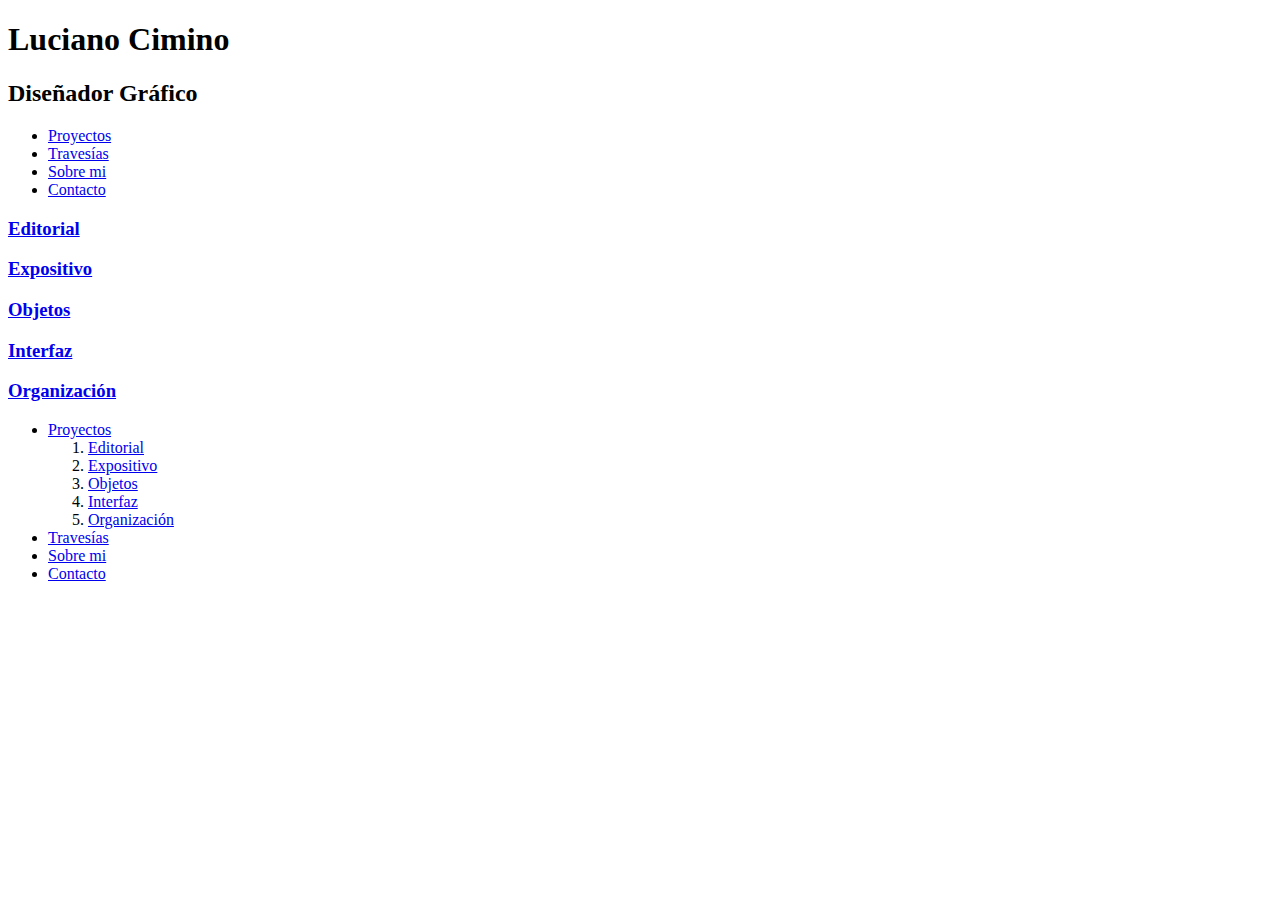
==== index.html @ a9582cff "1908" ====
<!DOCTYPE html>
<html>
	<head>
		<title>Portafolio Luciano Cimino</title>
		<link rel="stylesheet" type="text/css" href="style.css">
	</head>

	<body>
		<header>
			<div id="nombre">
				<div id="luciano-cimino">
					<h1>Luciano Cimino</h1>
				</div>
				<div id="logo"></div>
				<div id="diseñador_grafico">
					<h2>Diseñador Gráfico</h2>
				</div>
			</div>

			<div id="links">
				<ul>
					<li><a href="index.html">Proyectos</a></li>
					<li><a href="travesias">Travesías</a></li>
					<li><a href="sobre_mi">Sobre mi</a></li>
					<li><a href="contacto">Contacto</a></li>
				</ul>
			</div>

		</header>

		<div id="container">
			<a href="editorial.html">
				<div id="editorial">
					<h3>Editorial</h3>
				</div>
			</a>
			<a href="expositivo.html">
				<div id="expositivo">
					<h3>Expositivo</h3>
				</div>
			</a>
			<a href="objetos.html">
				<div id="objetos">
					<h3>Objetos</h3>
				</div>
			</a>
			<a href="interfaz.html">
				<div id="interfaz">
					<h3>Interfaz</h3>
				</div>
			</a>
			<a href="organizacion.html">
				<div id="organización">
					<h3>Organización</h3>
				</div>
			</a>
			
		</div>

		<footer>
			<ul>
				<li><a href="index.html">Proyectos</a>
					<ol>
						<li><a href="editorial.html">Editorial</a></li>
						<li><a href="expositivo.html">Expositivo</a></li>
						<li><a href="objetos.html">Objetos</a></li>
						<li><a href="interfaz.html">Interfaz</a></li>
						<li><a href="organizacion.html">Organización</a></li>
					</ol>

				</li>
				<li><a href="travesias.html">Travesías</a></li>
				<li><a href="sobre_mi.html">Sobre mi</a></li>
				<li><a href="contacto.html">Contacto</a></li>
			</ul>
			
		</footer>

	</body>

</html>
---- style.css ----
@import url('https://fonts.googleapis.com/css?family=Roboto+Slab:400,700|Roboto:400,700')

body{
	font-family: 'Roboto', sans-serif;
	font-family: 'Roboto Slab', serif;
	background-color: #F2F2F2;
}
 header .nombre{
 	font-family: Roboto Slab;
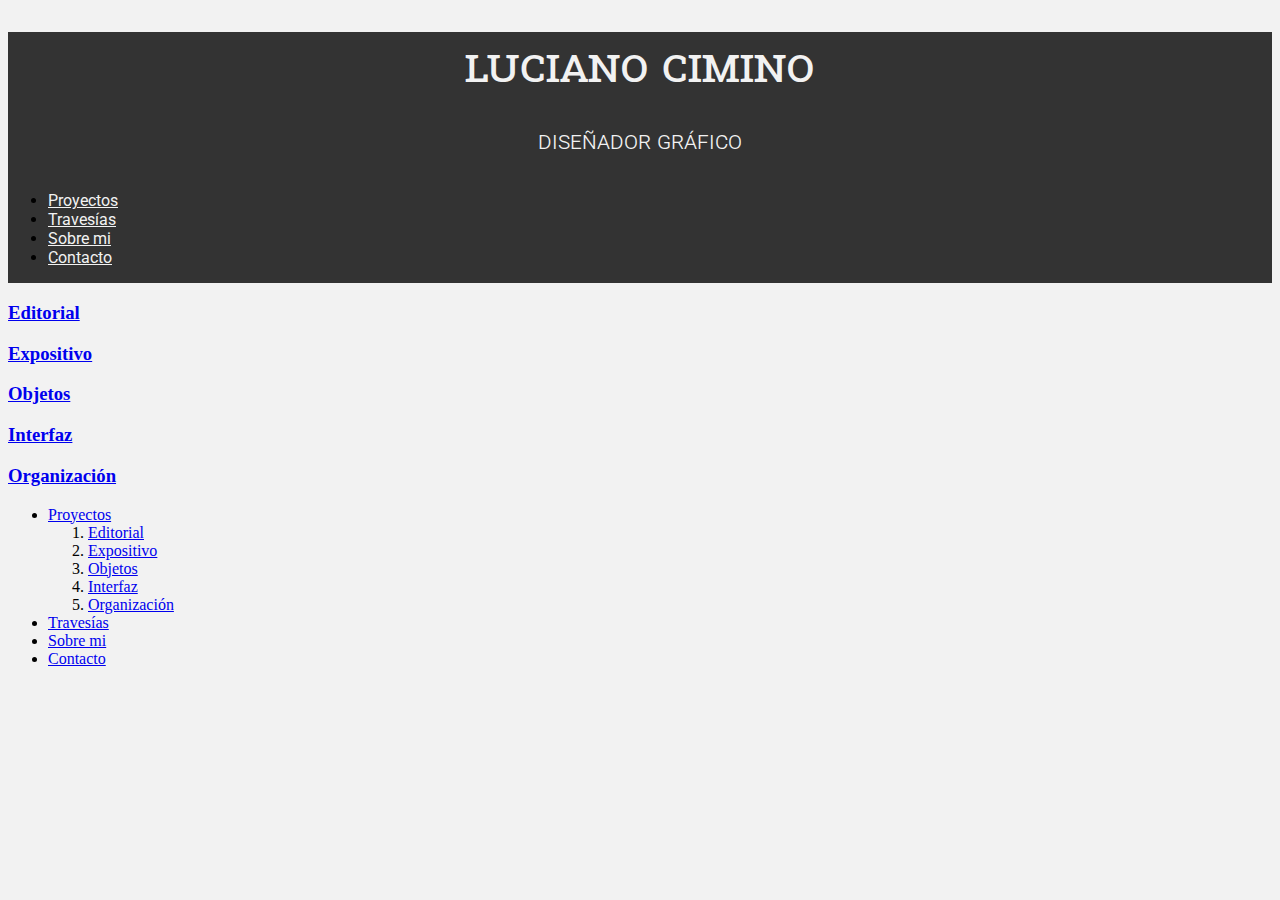
==== commit 2e608d64: "2008" ====
--- a/index.html
+++ b/index.html
@@ -7,24 +7,24 @@
 
 	<body>
 		<header>
-			<div id="nombre">
-				<div id="luciano-cimino">
-					<h1>Luciano Cimino</h1>
+			<div class="nombre">
+				<div class="luciano-cimino">
+					<h1>luciano cimino</h1>
 				</div>
-				<div id="logo"></div>
-				<div id="diseñador_grafico">
-					<h2>Diseñador Gráfico</h2>
+				<div class="logo"></div>
+				<div class="diseñador_grafico">
+					<h2>diseñador gráfico</h2>
 				</div>
 			</div>
 
-			<div id="links">
+			<nav class="links_menu">
 				<ul>
 					<li><a href="index.html">Proyectos</a></li>
 					<li><a href="travesias">Travesías</a></li>
 					<li><a href="sobre_mi">Sobre mi</a></li>
 					<li><a href="contacto">Contacto</a></li>
 				</ul>
-			</div>
+			</nav>
 
 		</header>
 
--- a/style.css
+++ b/style.css
@@ -1,10 +1,90 @@
+@import url('https://fonts.googleapis.com/css?family=Roboto+Slab:400,700|Roboto:400,700');
 
-@import url('https://fonts.googleapis.com/css?family=Roboto+Slab:400,700|Roboto:400,700')
+/*media query celular*/
+@media only screen and (max-device-width: 6400px){
 
-body{
-	font-family: 'Roboto', sans-serif;
-	font-family: 'Roboto Slab', serif;
-	background-color: #F2F2F2;
+	body{
+		background-color: #F2F2F2;
+	}
+
+
+	header{
+		background-color: #333333;
+
+	}
+
+	h1{
+		font-family: Roboto Slab;
+		font-weight: 700;
+		color: #F2F2F2;
+		text-align: center;
+		font-size: 36pt;
+		font-variant-caps: small-caps;
+	}
+
+	h2{
+		font-family: Roboto;
+		font-weight: 400;
+		font-variant-caps: small-caps;
+		color: #F2F2F2;
+		text-align: center;
+	}
+
+	nav{
+		display: inline-block;
+		font-family: Roboto;
+		font-weight: 400;
+	}
+
+	nav a {
+		text-decoration-style: none;
+		color: #F2F2F2;
+	}
+
+	body div #container{
+		display: inline-block;
+	}
+
 }
- header .nombre{
- 	font-family: Roboto Slab;+/*media query iPad*/
+@media only screen and (min-device-width : 768px){
+
+}
+
+
+/*media query escritorio*/
+@media only screen  and (min-width : 1224px){
+	/*estilos del header*/
+	header{
+		background-color: #333333;
+
+	}
+
+	h1{
+		font-family: Roboto Slab;
+		font-weight: 400;
+		color: #F2F2F2;
+	}
+
+	h2{
+		font-family: Roboto;
+		font-weight: 300;
+		font-variant-caps: small-caps;
+		color: #F2F2F2;
+	}
+
+	nav{
+		display: inline-block;
+		font-family: Roboto;
+		font-weight: 400;
+	}
+
+	nav a {
+		text-decoration-style: none;
+		color: #F2F2F2;
+	}
+
+
+
+}
+
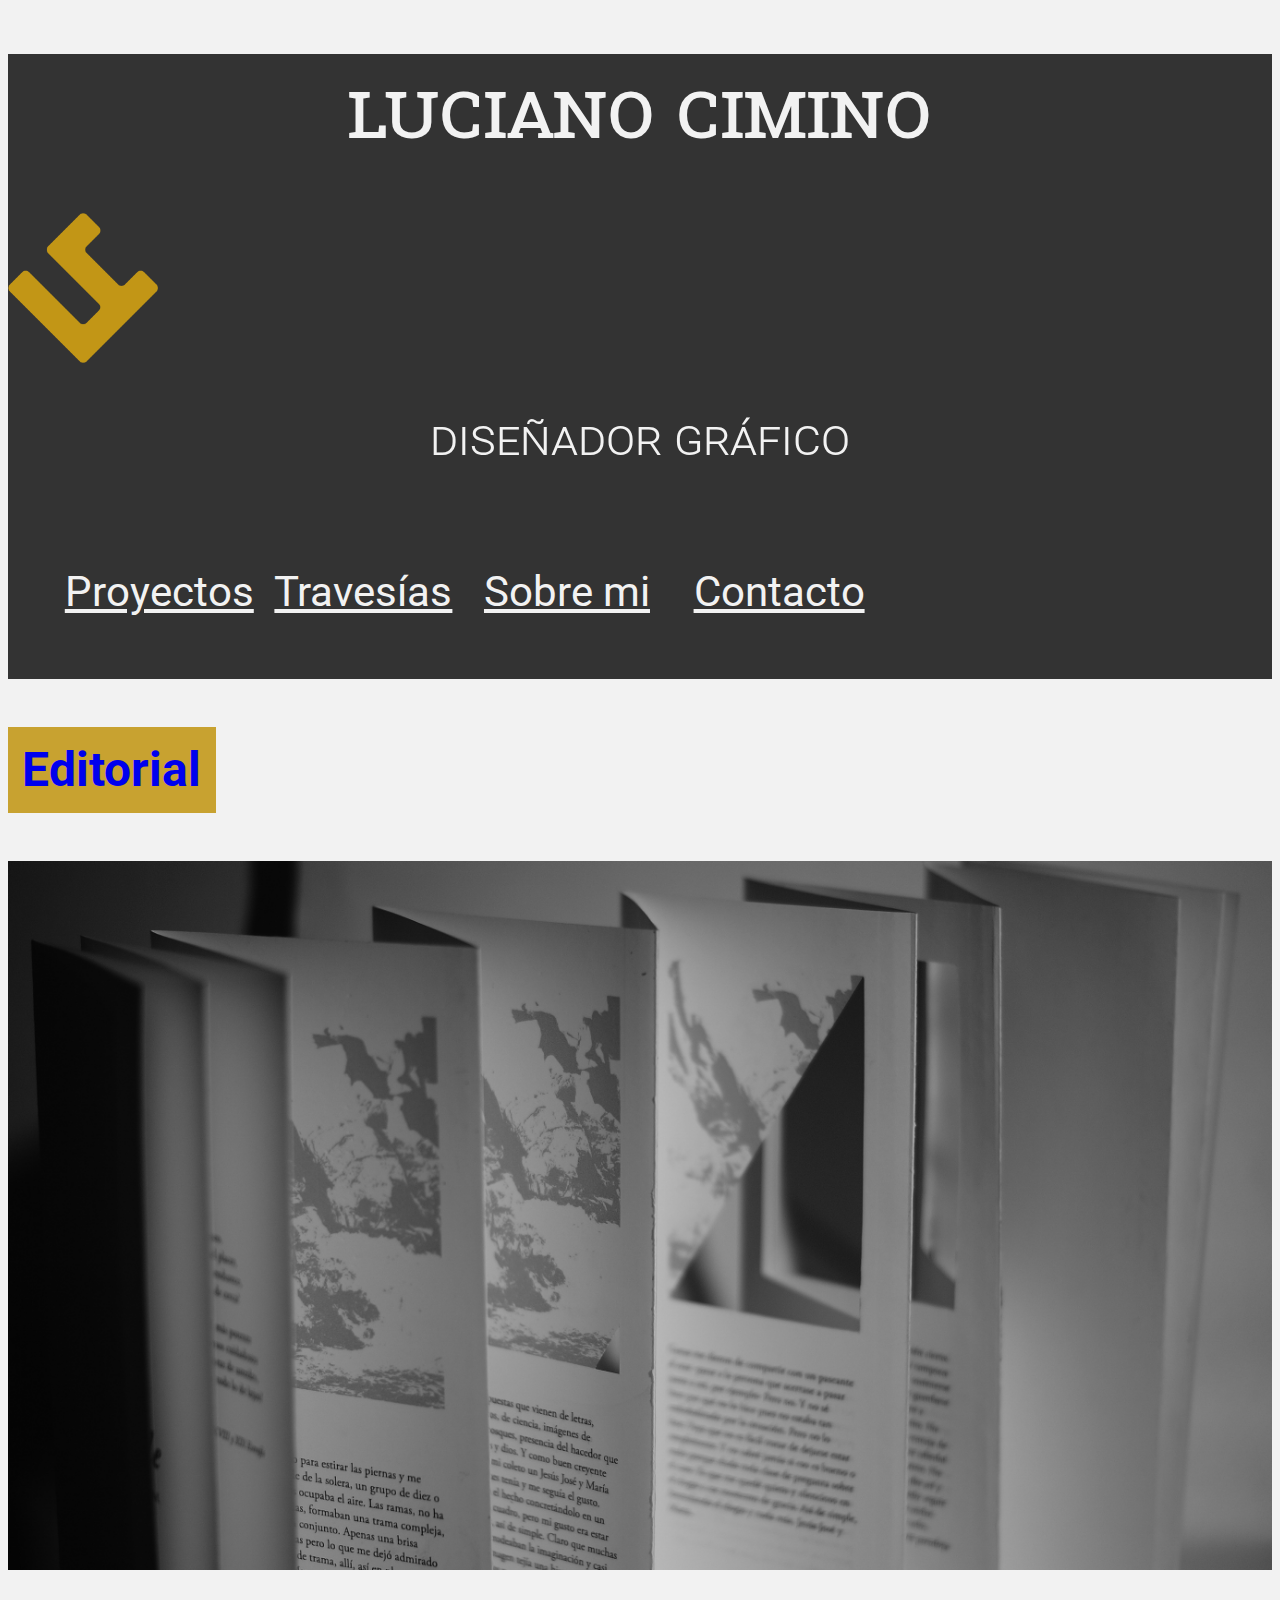
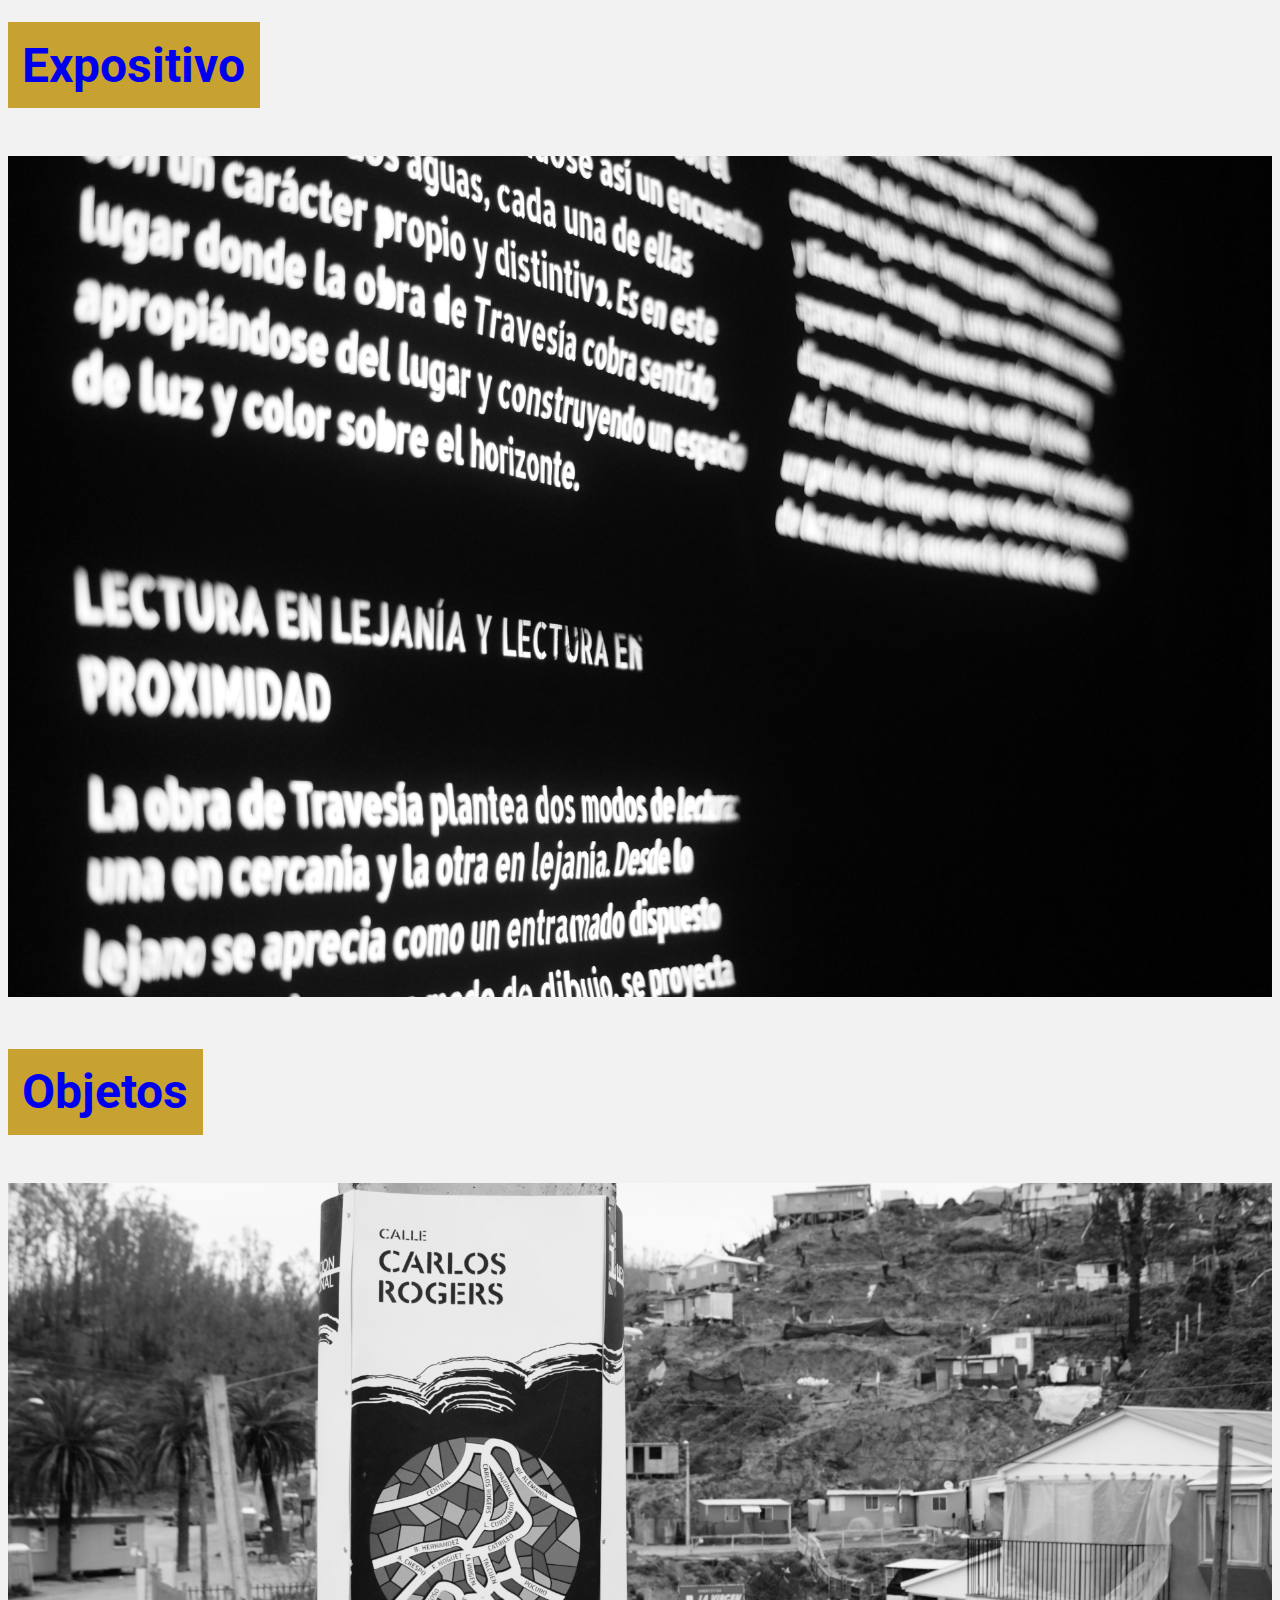
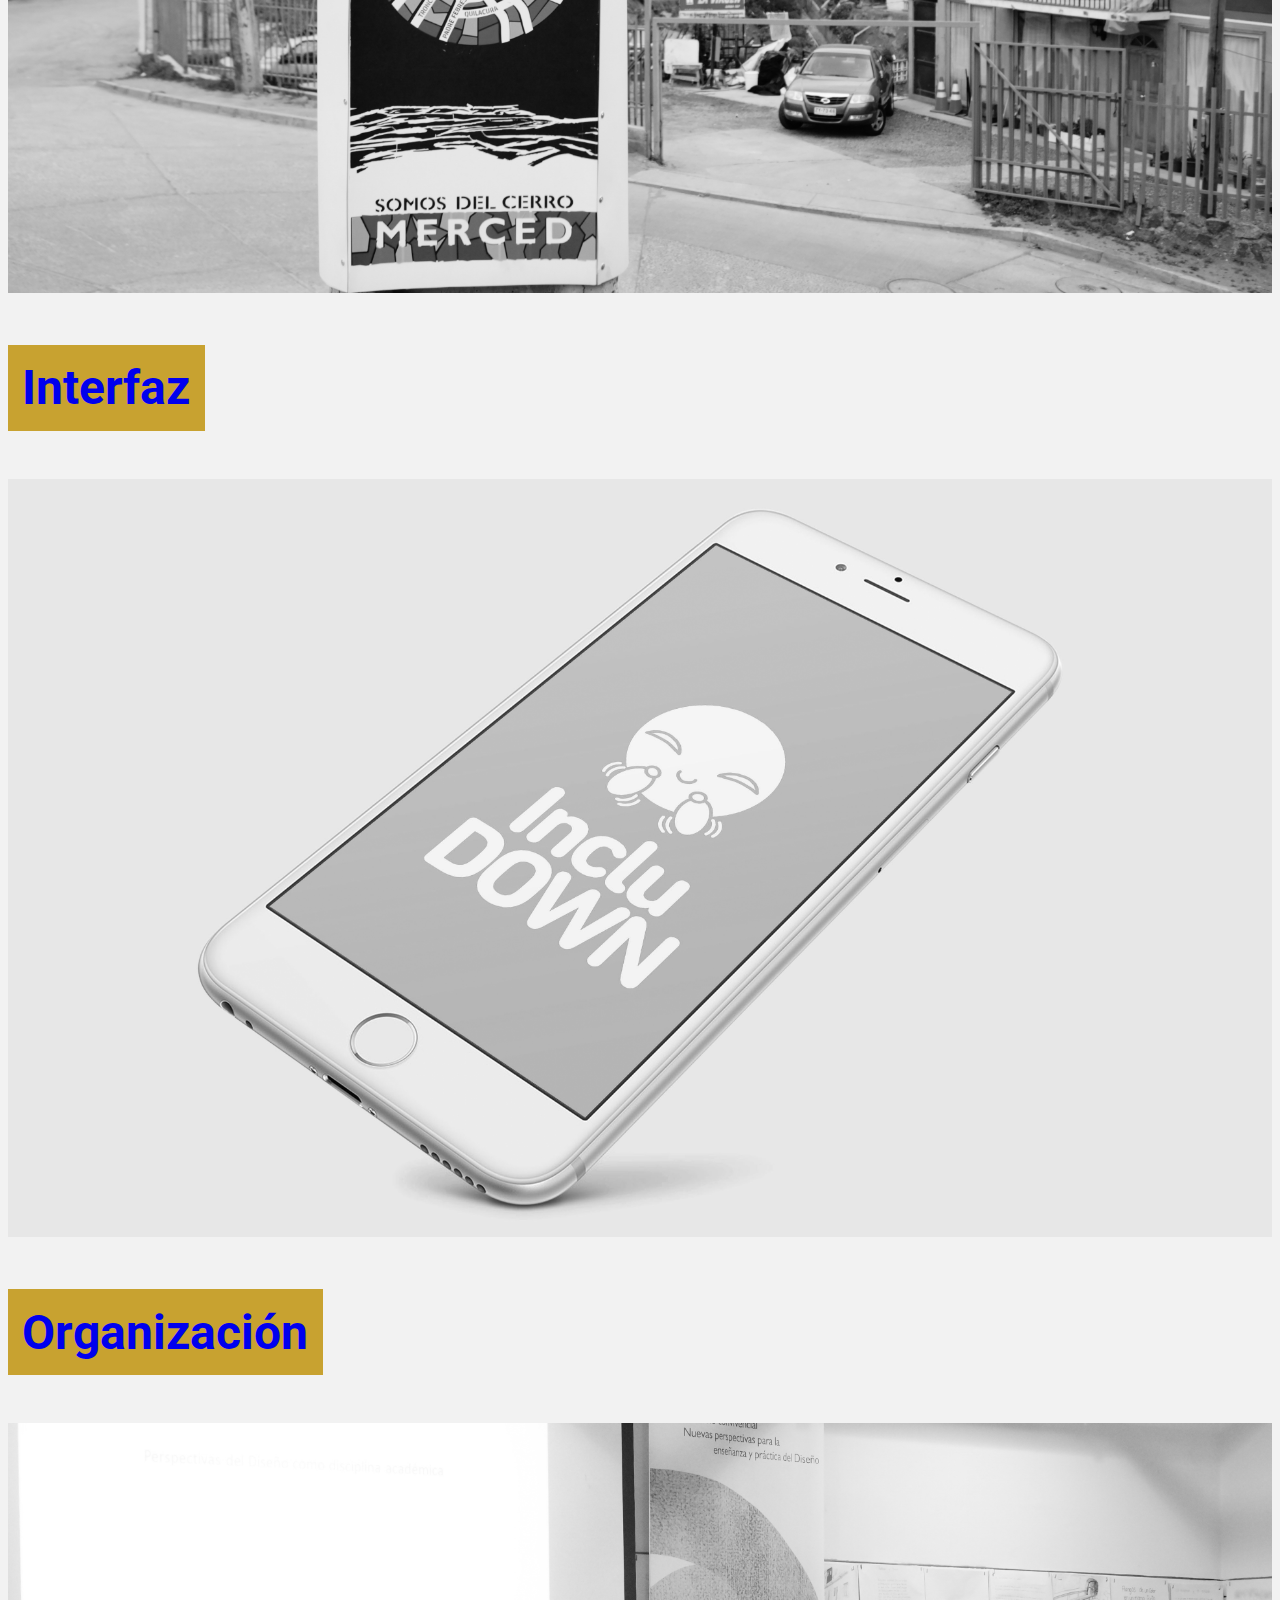
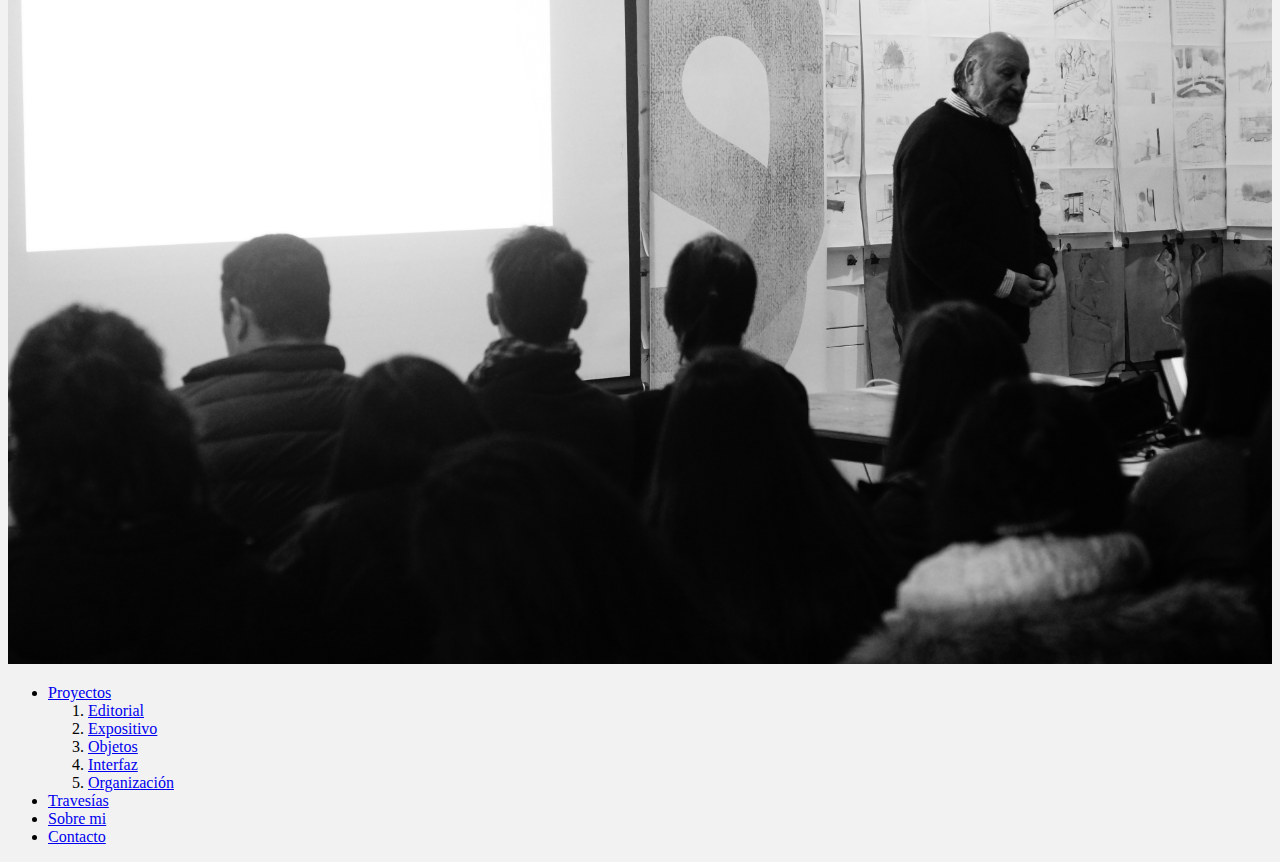
==== commit 7619d591: "2008" ====
--- a/index.html
+++ b/index.html
@@ -11,7 +11,9 @@
 				<div class="luciano-cimino">
 					<h1>luciano cimino</h1>
 				</div>
-				<div class="logo"></div>
+				<div class="logo">
+					<img src="img/header/logo-LC-2.png">
+				</div>
 				<div class="diseñador_grafico">
 					<h2>diseñador gráfico</h2>
 				</div>
@@ -32,26 +34,31 @@
 			<a href="editorial.html">
 				<div id="editorial">
 					<h3>Editorial</h3>
+					<img src="img/proyectos/editorial.jpg">
 				</div>
 			</a>
 			<a href="expositivo.html">
 				<div id="expositivo">
 					<h3>Expositivo</h3>
+					<img src="img/proyectos/expositivo.jpg">
 				</div>
 			</a>
 			<a href="objetos.html">
 				<div id="objetos">
 					<h3>Objetos</h3>
+					<img src="img/proyectos/objeto.jpg">
 				</div>
 			</a>
 			<a href="interfaz.html">
 				<div id="interfaz">
 					<h3>Interfaz</h3>
+					<img src="img/proyectos/interfaz.jpg">
 				</div>
 			</a>
 			<a href="organizacion.html">
 				<div id="organización">
 					<h3>Organización</h3>
+					<img src="img/proyectos/organizacion.jpg">
 				</div>
 			</a>
 			
--- a/style.css
+++ b/style.css
@@ -10,6 +10,7 @@
 
 	header{
 		background-color: #333333;
+		width: 100%;
 
 	}
 
@@ -18,31 +19,73 @@
 		font-weight: 700;
 		color: #F2F2F2;
 		text-align: center;
-		font-size: 36pt;
+		font-size: 80px;
 		font-variant-caps: small-caps;
+	}
+
+
+	}
+	header div.nombre div.logo img{
+		width: 150px;
+
+
+
 	}
 
 	h2{
 		font-family: Roboto;
 		font-weight: 400;
+		font-size: 50px;
 		font-variant-caps: small-caps;
 		color: #F2F2F2;
 		text-align: center;
 	}
 
-	nav{
-		display: inline-block;
+	nav ul{
 		font-family: Roboto;
 		font-weight: 400;
+		font-size: 42px;
+		list-style: none;
+		background-color: #333333;
+		overflow: hidden;
 	}
 
-	nav a {
-		text-decoration-style: none;
-		color: #F2F2F2;
+	nav ul li{
+		float: left;
+		width: 25%;
+
 	}
 
-	body div #container{
+	nav ul li a {
+		color: #F2F2F2;
+		display: block;
+		padding: .4em;
+	}
+
+	div#container a{
+		text-decoration:none;
+
+	}
+
+	div#container a:visited{
+		color: #f2f2f2;
+	}
+	div#container a h3{
+		font-family: Roboto;
+		font-weight: 700;
+		font-size: 48px;
+		background-color: rgba(195, 153, 27, 0.9);
 		display: inline-block;
+		padding: .3em;
+
+	}
+
+	div#container img{
+		width: 100%;
+	}
+
+
+
 	}
 
 }
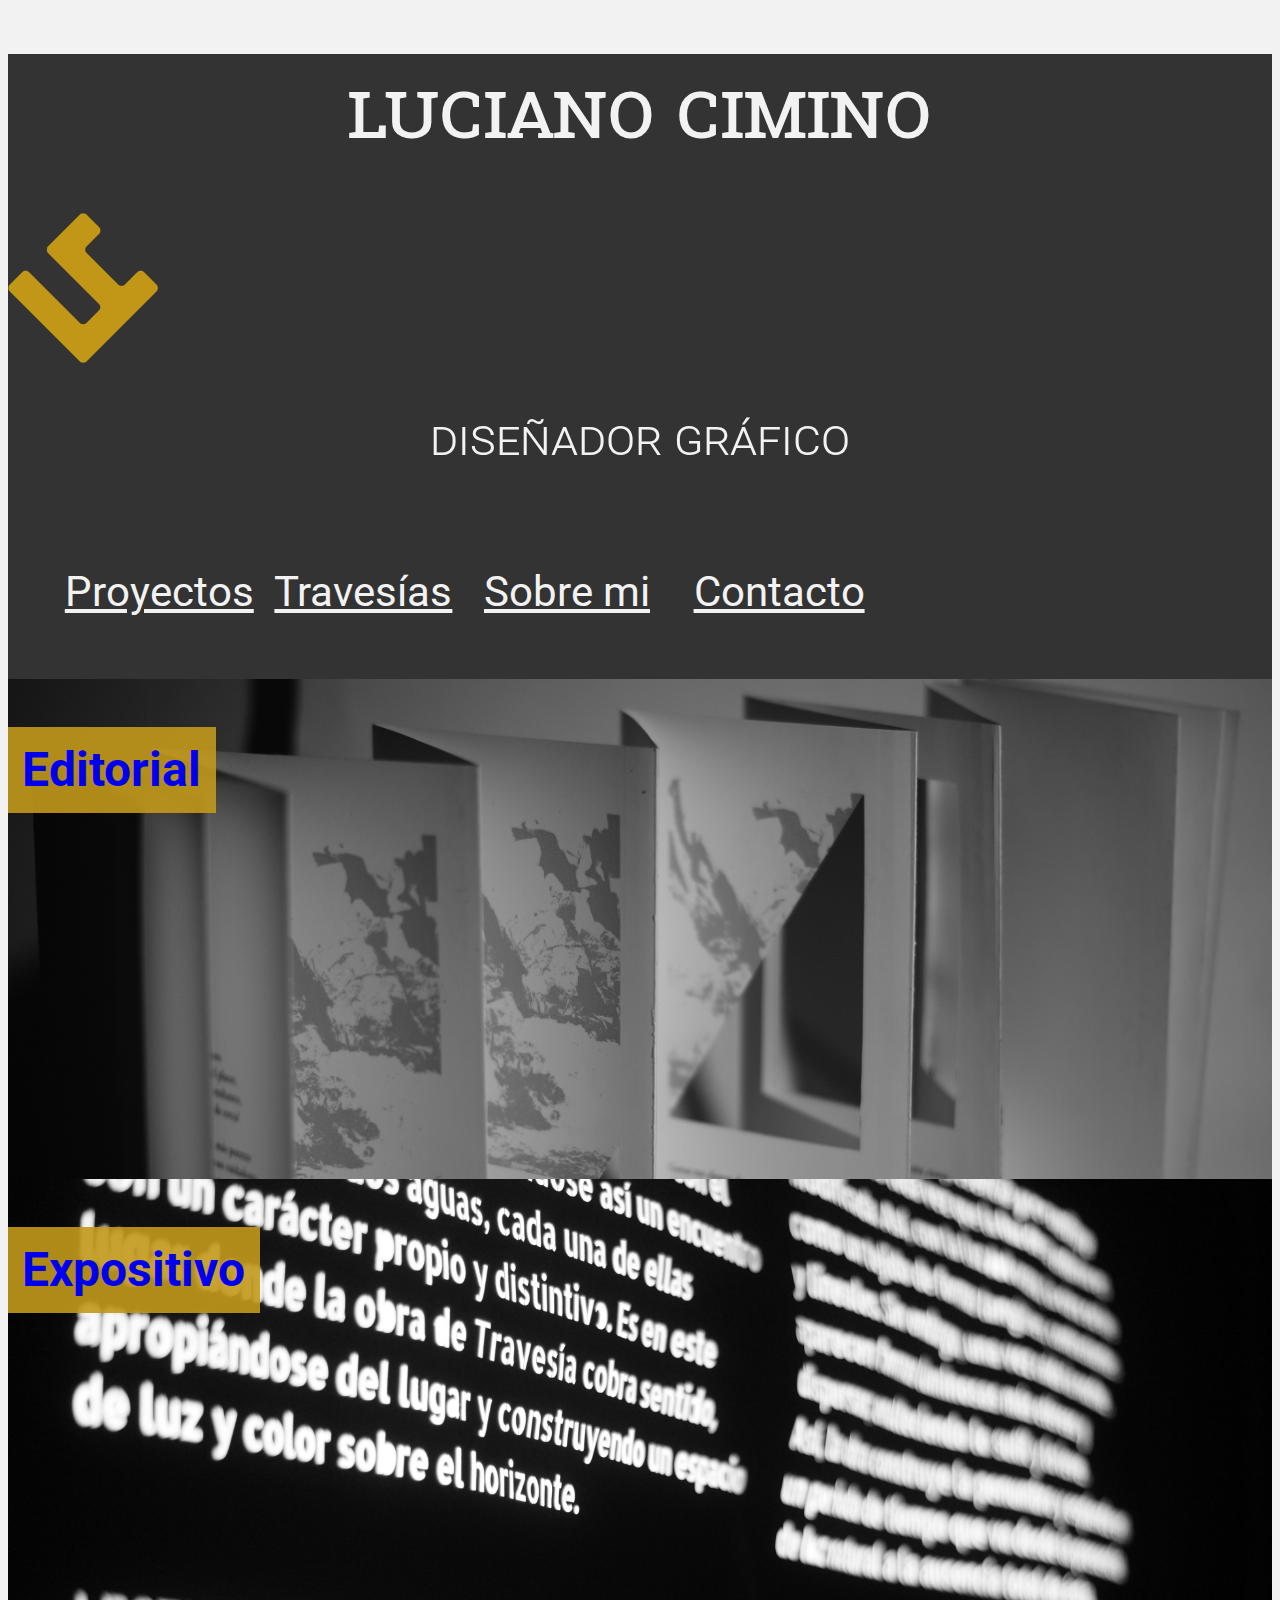
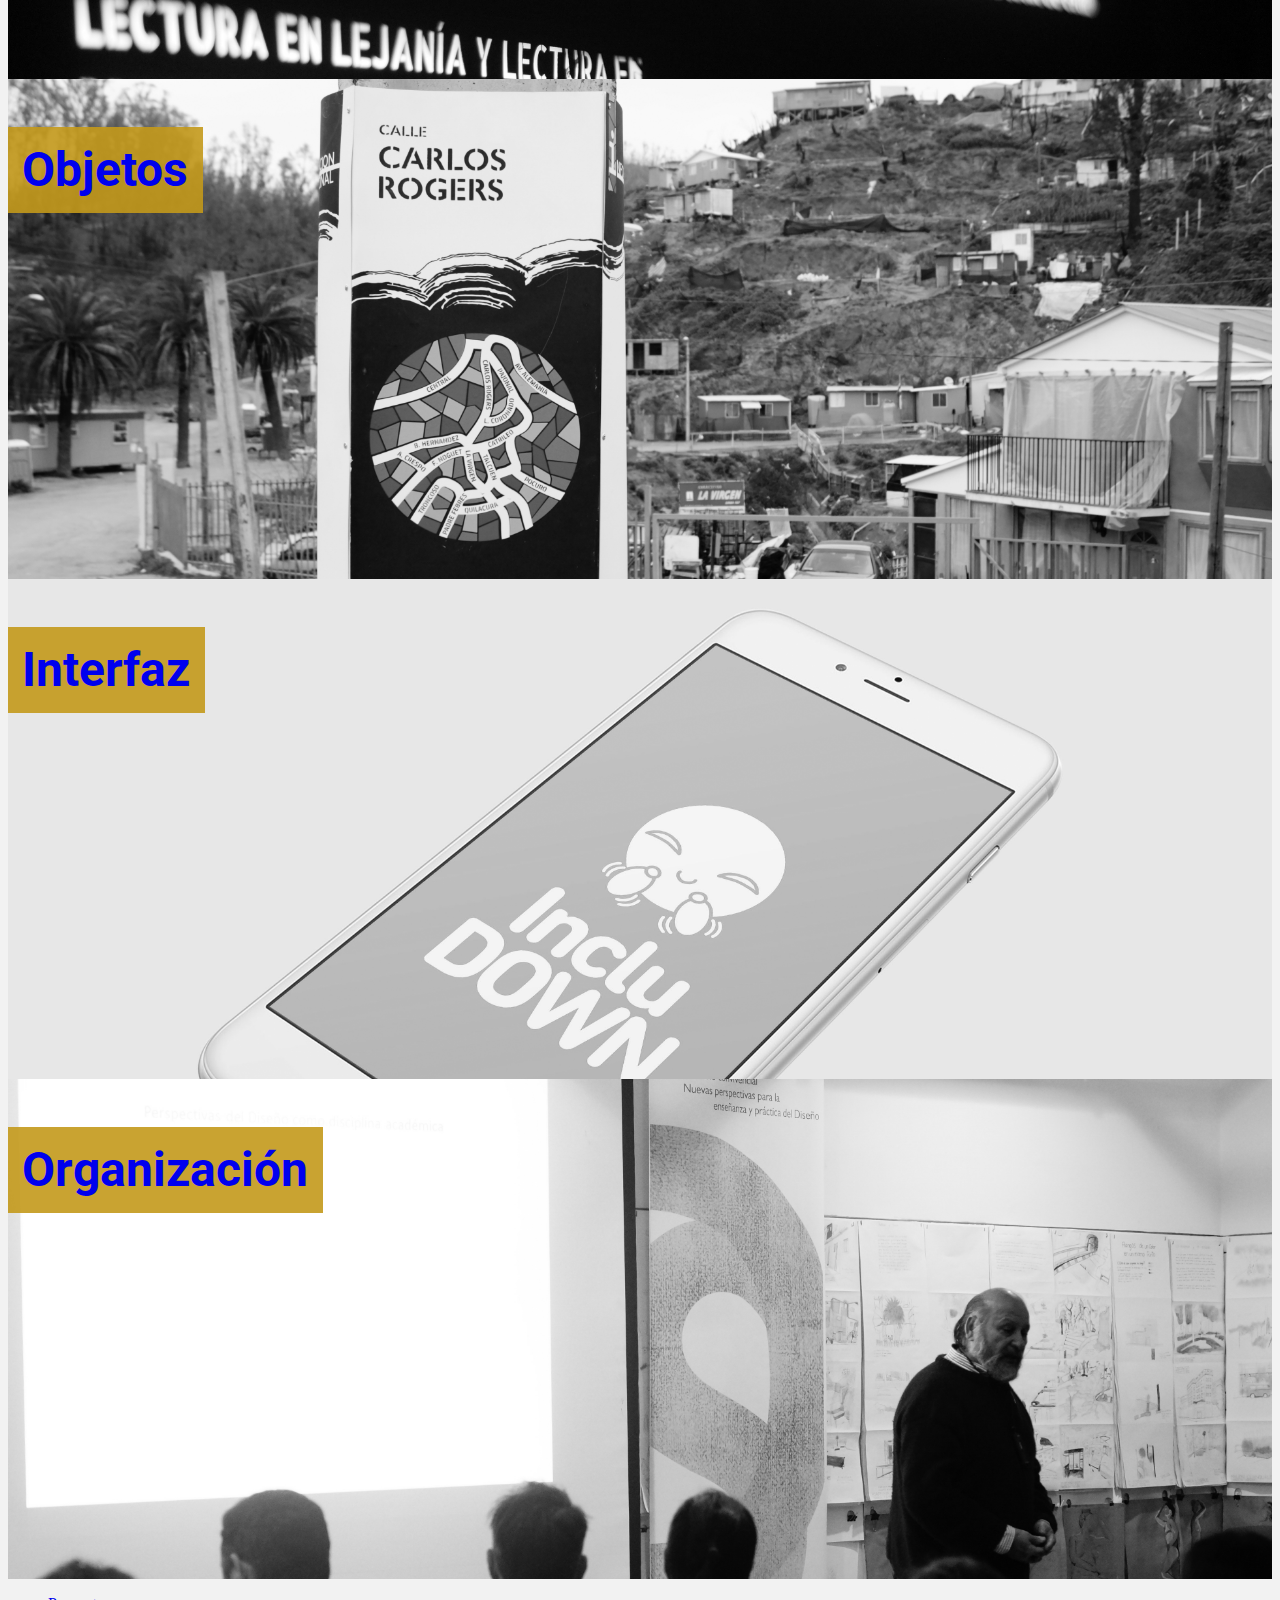
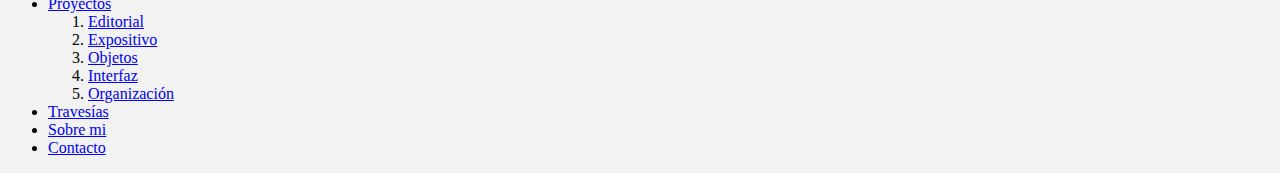
==== commit fe18bd82: "2008" ====
--- a/index.html
+++ b/index.html
@@ -34,31 +34,26 @@
 			<a href="editorial.html">
 				<div id="editorial">
 					<h3>Editorial</h3>
-					<img src="img/proyectos/editorial.jpg">
 				</div>
 			</a>
 			<a href="expositivo.html">
 				<div id="expositivo">
 					<h3>Expositivo</h3>
-					<img src="img/proyectos/expositivo.jpg">
 				</div>
 			</a>
 			<a href="objetos.html">
 				<div id="objetos">
 					<h3>Objetos</h3>
-					<img src="img/proyectos/objeto.jpg">
 				</div>
 			</a>
 			<a href="interfaz.html">
 				<div id="interfaz">
 					<h3>Interfaz</h3>
-					<img src="img/proyectos/interfaz.jpg">
 				</div>
 			</a>
 			<a href="organizacion.html">
 				<div id="organización">
 					<h3>Organización</h3>
-					<img src="img/proyectos/organizacion.jpg">
 				</div>
 			</a>
 			
--- a/style.css
+++ b/style.css
@@ -62,6 +62,7 @@
 		padding: .4em;
 	}
 
+	
 	div#container a{
 		text-decoration:none;
 
@@ -77,12 +78,38 @@
 		background-color: rgba(195, 153, 27, 0.9);
 		display: inline-block;
 		padding: .3em;
+		position: relative;
+		
+			
 
 	}
+	div#container div#editorial{
+		background: url(img/proyectos/editorial.jpg);
+		background-size: 100%;
+		height: 500px;
+	}
+	div#container div#expositivo{
+		background: url(img/proyectos/expositivo.jpg);
+		background-size: 100%;
+		height: 500px;
+	}
+	div#container div#objetos{
+		background: url(img/proyectos/objeto.jpg);
+		background-size: 100%;
+		height: 500px;
+	}
+	div#container div#interfaz{
+		background: url(img/proyectos/interfaz.jpg);
+		background-size: 100%;
+		height: 500px;
+	}
+	div#container div#organización{
+		background: url(img/proyectos/organizacion.jpg);
+		background-size: 100%;
+		height: 500px;
+	}
 
-	div#container img{
-		width: 100%;
-	}
+	
 
 
 
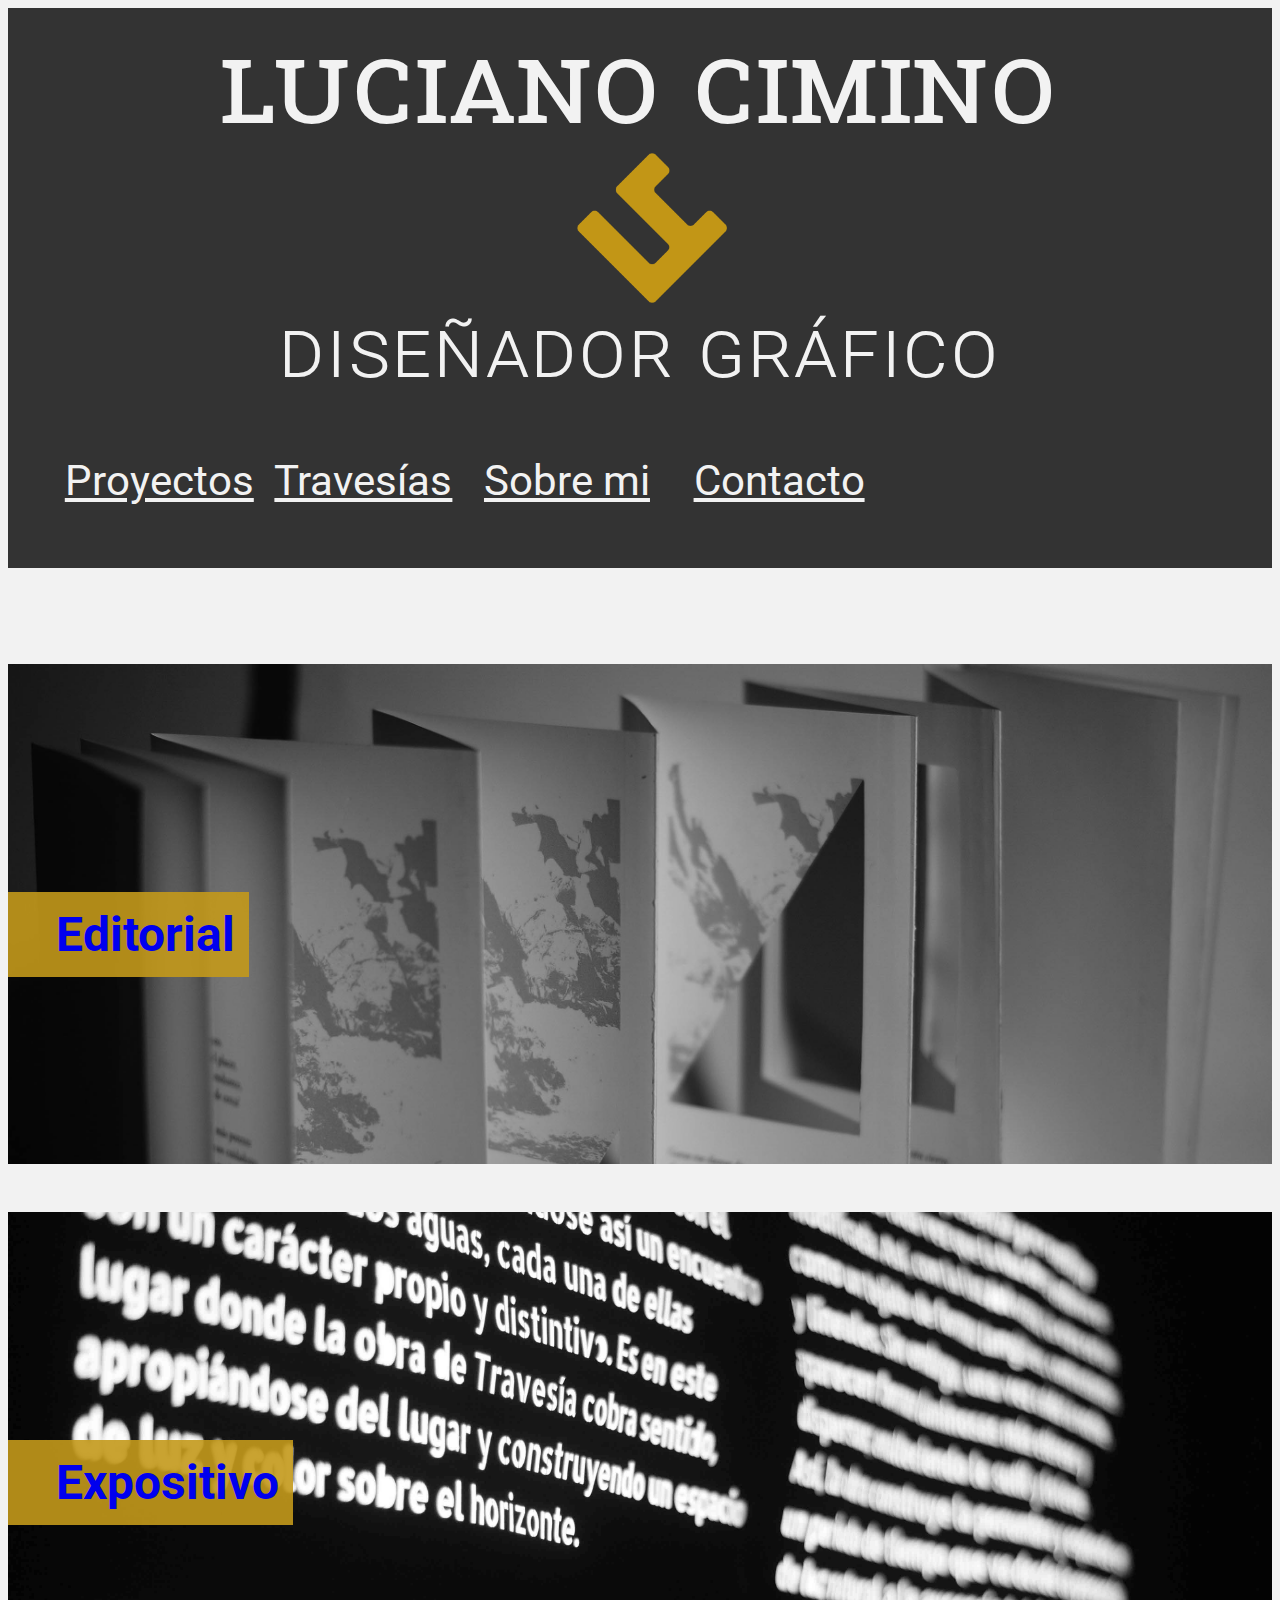
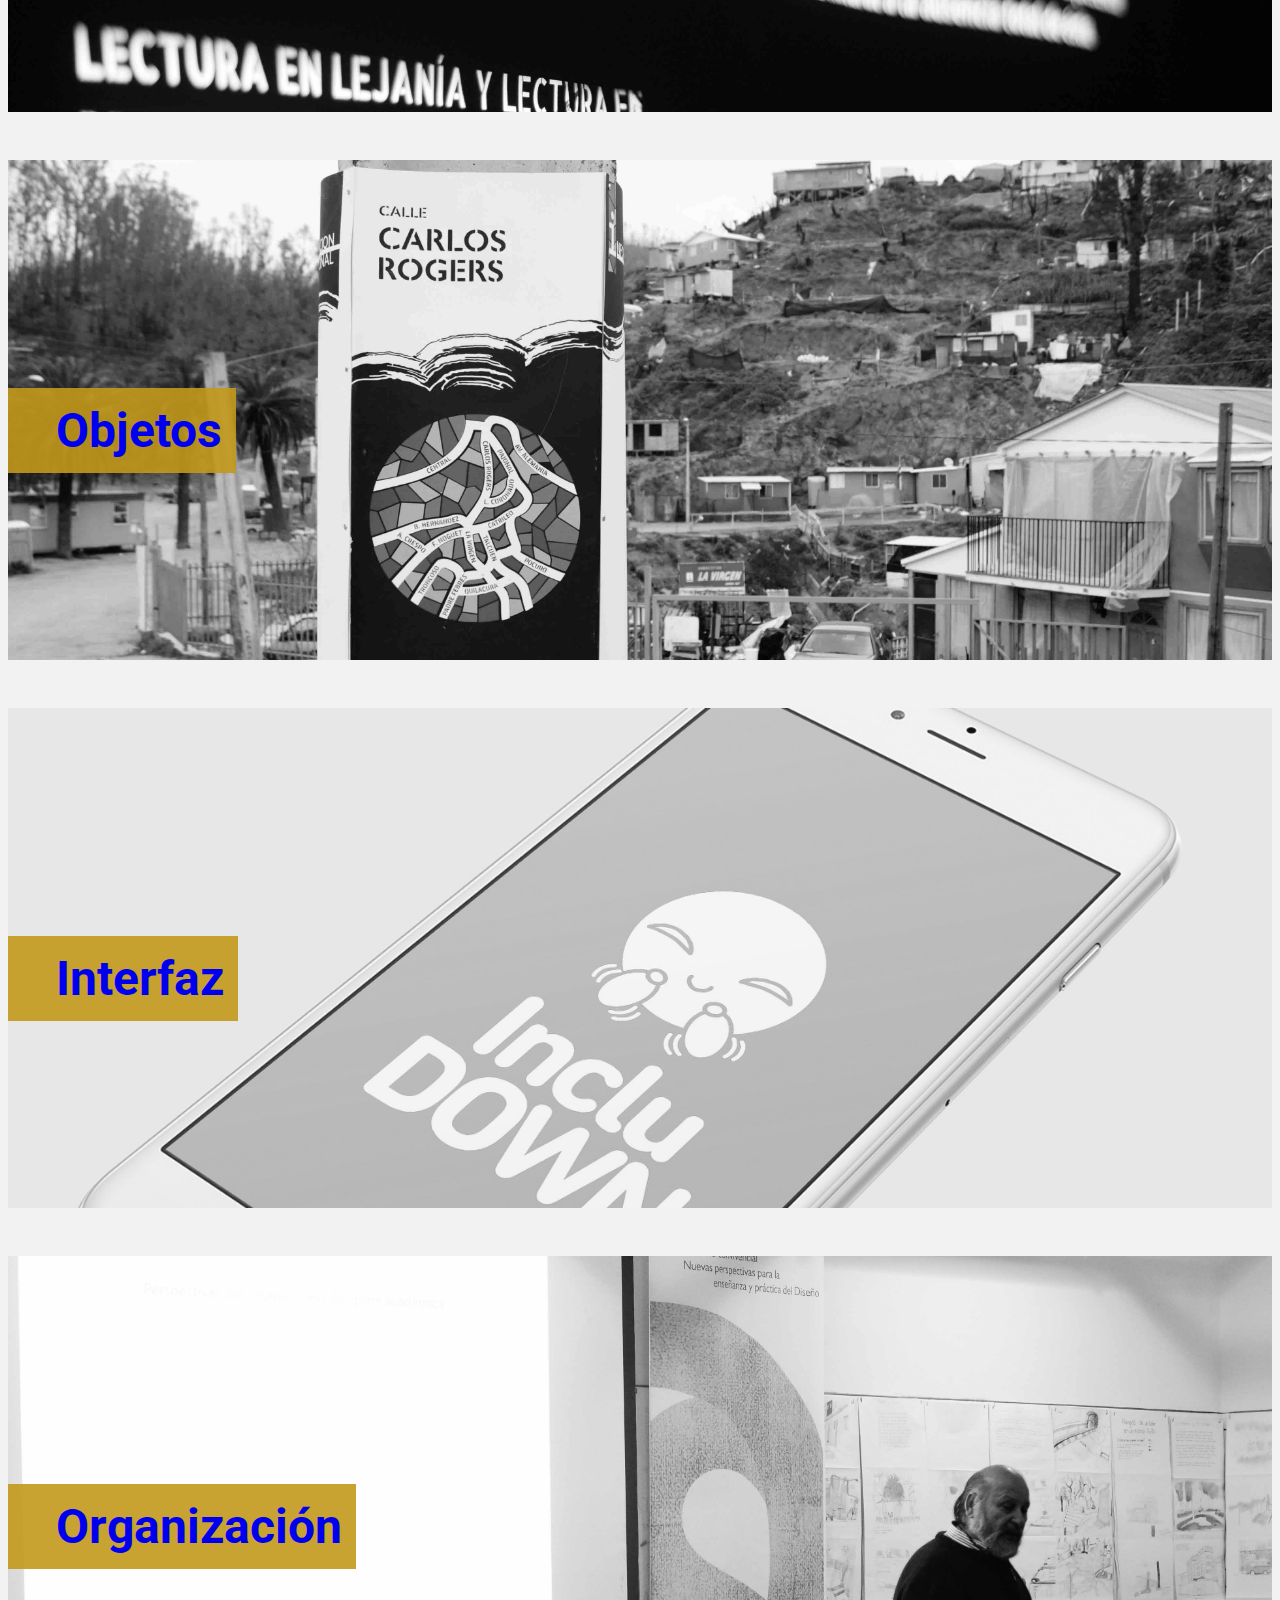
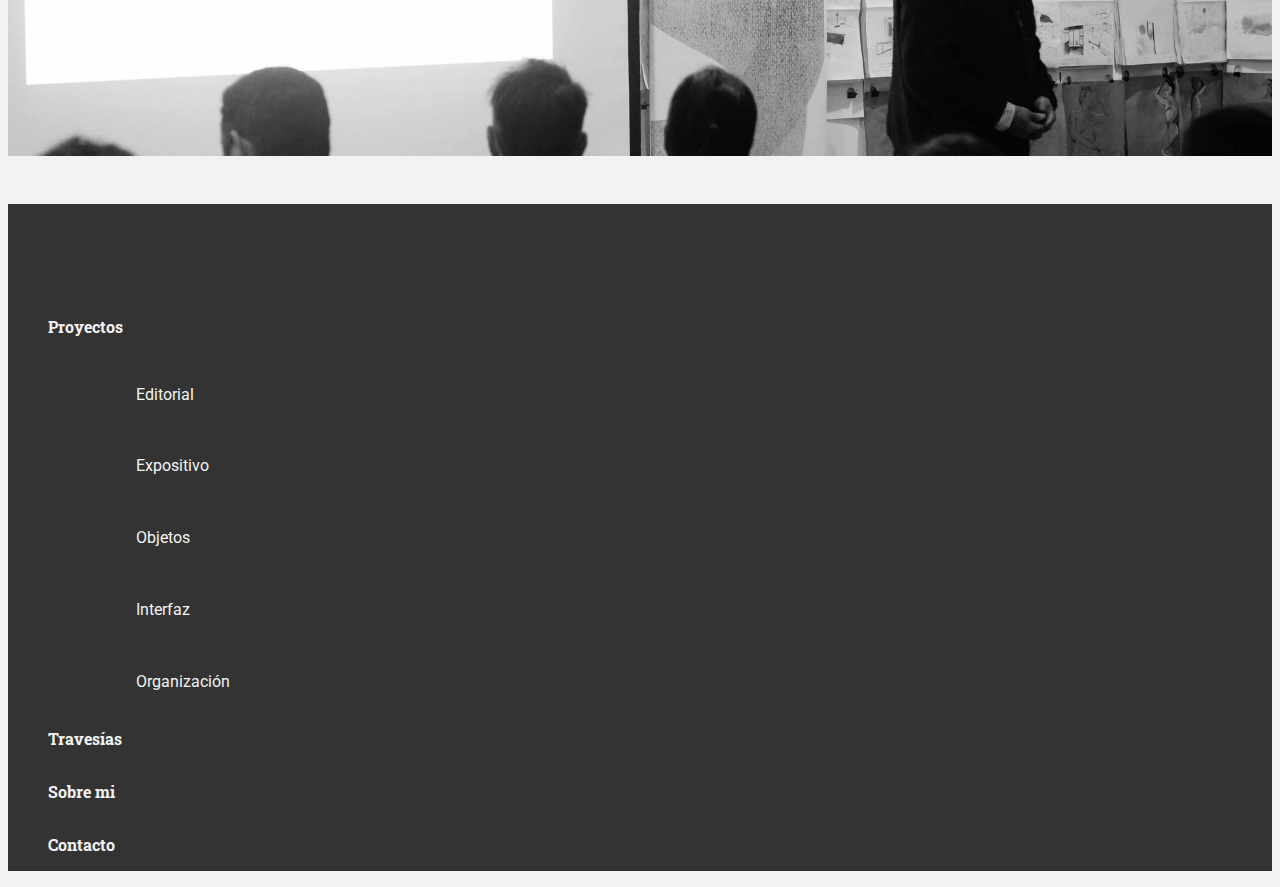
==== commit 21dcc4c9: "home mobil" ====
--- a/index.html
+++ b/index.html
@@ -12,7 +12,7 @@
 					<h1>luciano cimino</h1>
 				</div>
 				<div class="logo">
-					<img src="img/header/logo-LC-2.png">
+					
 				</div>
 				<div class="diseñador_grafico">
 					<h2>diseñador gráfico</h2>
--- a/style.css
+++ b/style.css
@@ -10,7 +10,8 @@
 
 	header{
 		background-color: #333333;
-		width: 100%;
+		
+
 
 	}
 
@@ -19,26 +20,34 @@
 		font-weight: 700;
 		color: #F2F2F2;
 		text-align: center;
+		font-size: 110px;
+		font-variant-caps: small-caps;
+		letter-spacing: 2pt;
+		margin: 0;
+	}
+
+
+	}
+	header div.nombre div.logo{
+		background:url(img/header/logo-LC-2.png);
+		height: 150px;
+		width: 150px;
+		background-size: 100%;
+		margin: 0 45%;
+	
+	}
+
+	h2{
+		font-family: Roboto;
+		font-weight: 400;
 		font-size: 80px;
 		font-variant-caps: small-caps;
-	}
-
-
-	}
-	header div.nombre div.logo img{
-		width: 150px;
-
-
-
-	}
-
-	h2{
-		font-family: Roboto;
-		font-weight: 400;
-		font-size: 50px;
-		font-variant-caps: small-caps;
 		color: #F2F2F2;
 		text-align: center;
+		letter-spacing: 2pt;
+		margin: 0;
+		
+
 	}
 
 	nav ul{
@@ -77,8 +86,10 @@
 		font-size: 48px;
 		background-color: rgba(195, 153, 27, 0.9);
 		display: inline-block;
-		padding: .3em;
+		padding: .3em .3em .3em 1em;
 		position: relative;
+		top: 180px;
+		
 		
 			
 
@@ -87,28 +98,70 @@
 		background: url(img/proyectos/editorial.jpg);
 		background-size: 100%;
 		height: 500px;
+		margin: 6em 0 3em 0;
 	}
 	div#container div#expositivo{
 		background: url(img/proyectos/expositivo.jpg);
 		background-size: 100%;
 		height: 500px;
+		margin: 3em 0;
 	}
 	div#container div#objetos{
 		background: url(img/proyectos/objeto.jpg);
 		background-size: 100%;
 		height: 500px;
+		margin: 3em 0;
 	}
 	div#container div#interfaz{
 		background: url(img/proyectos/interfaz.jpg);
 		background-size: 100%;
 		height: 500px;
+		margin: 3em 0;
 	}
 	div#container div#organización{
 		background: url(img/proyectos/organizacion.jpg);
 		background-size: 100%;
 		height: 500px;
-	}
-
+		margin: 3em 0;
+
+	}
+
+/*Estilos del footer*/
+	footer{
+		background-color: #333333;
+	}
+
+	footer a{
+		text-decoration:none;
+		color: #f2f2f2;
+
+	}
+
+	footer a:visited{
+		color:#f2f2f2;
+	}
+	
+	footer ul{
+		padding-top: 6em;
+		list-style: none;
+	}
+
+	footer ul li{
+		font-family: Roboto Slab;
+		font-weight: 700;
+		color:#f2f2f2;
+		padding: 1em 0 1em 0;
+		list-style: none;
+
+	}
+
+	footer ul li ol li{
+		font-family: Roboto;
+		font-weight: 400;
+		padding: 3em 0 .3em 3em;
+	}
+
+	
 	
 
 
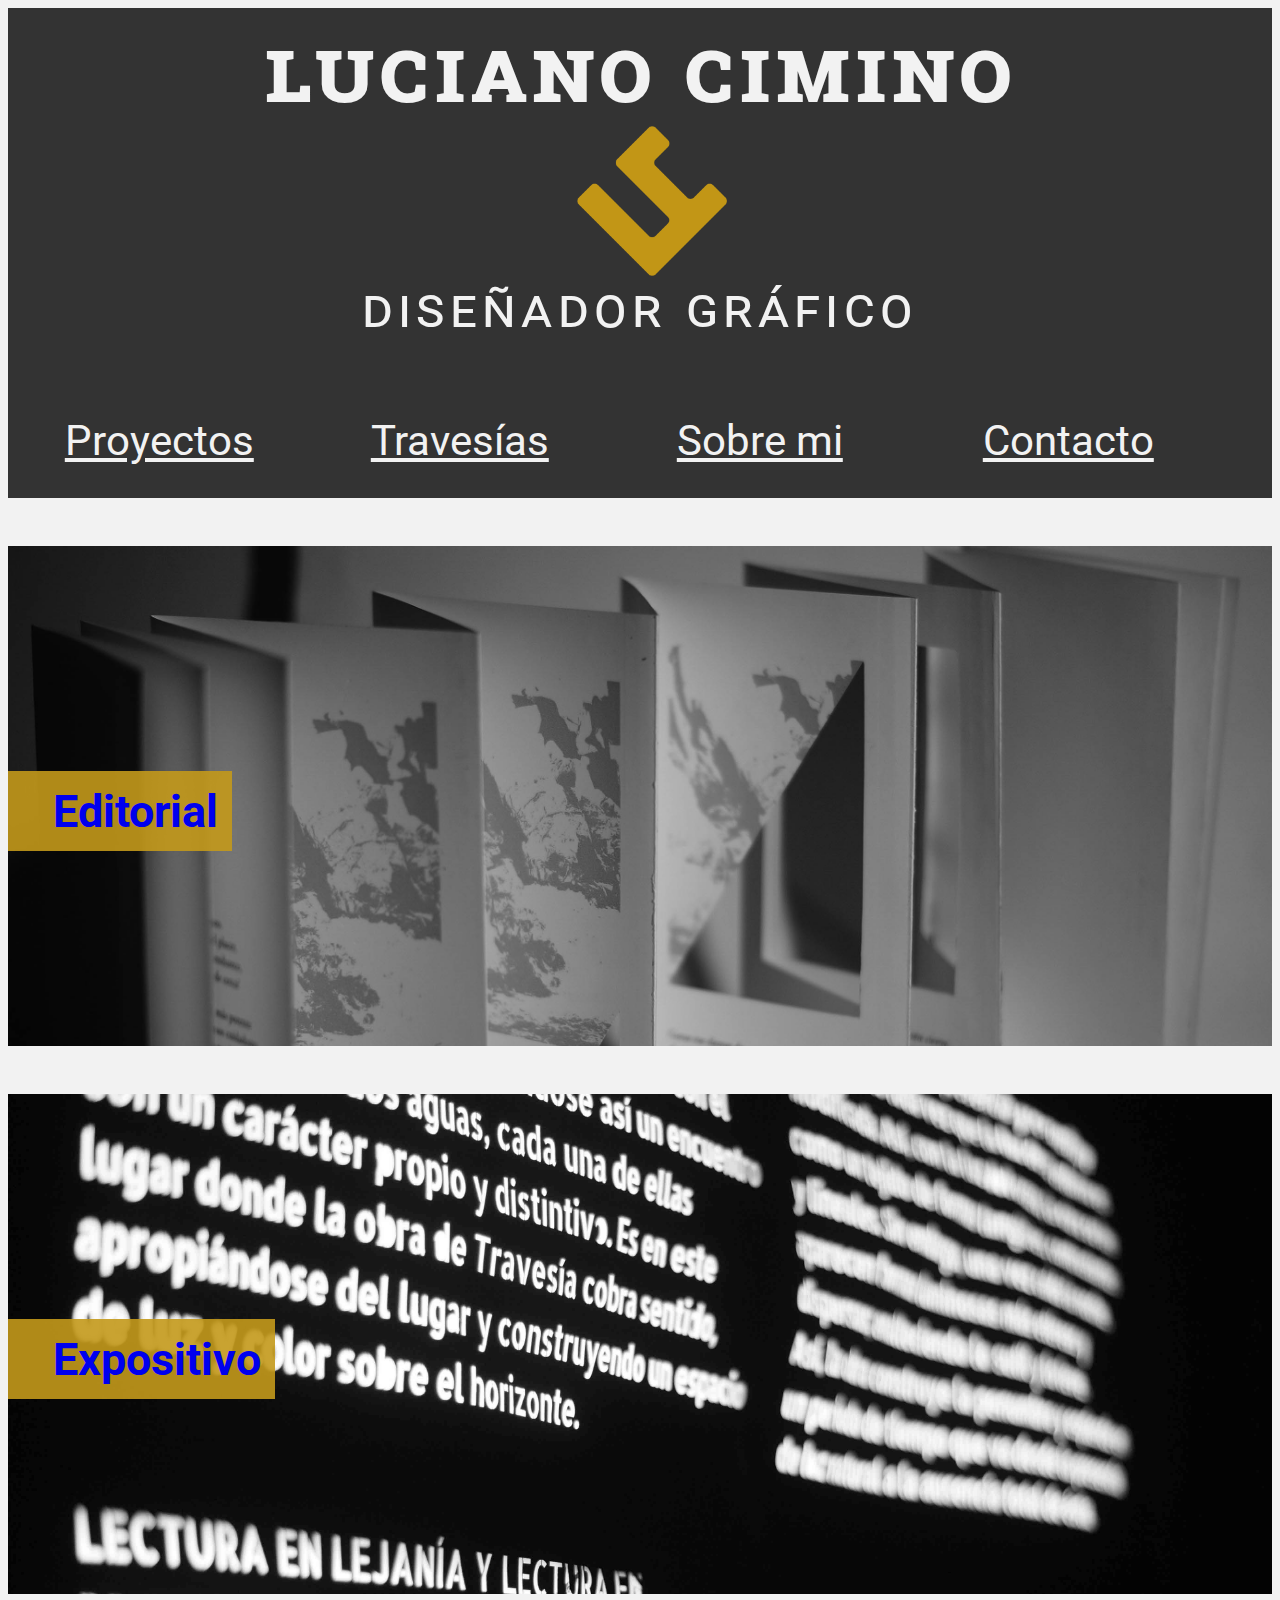
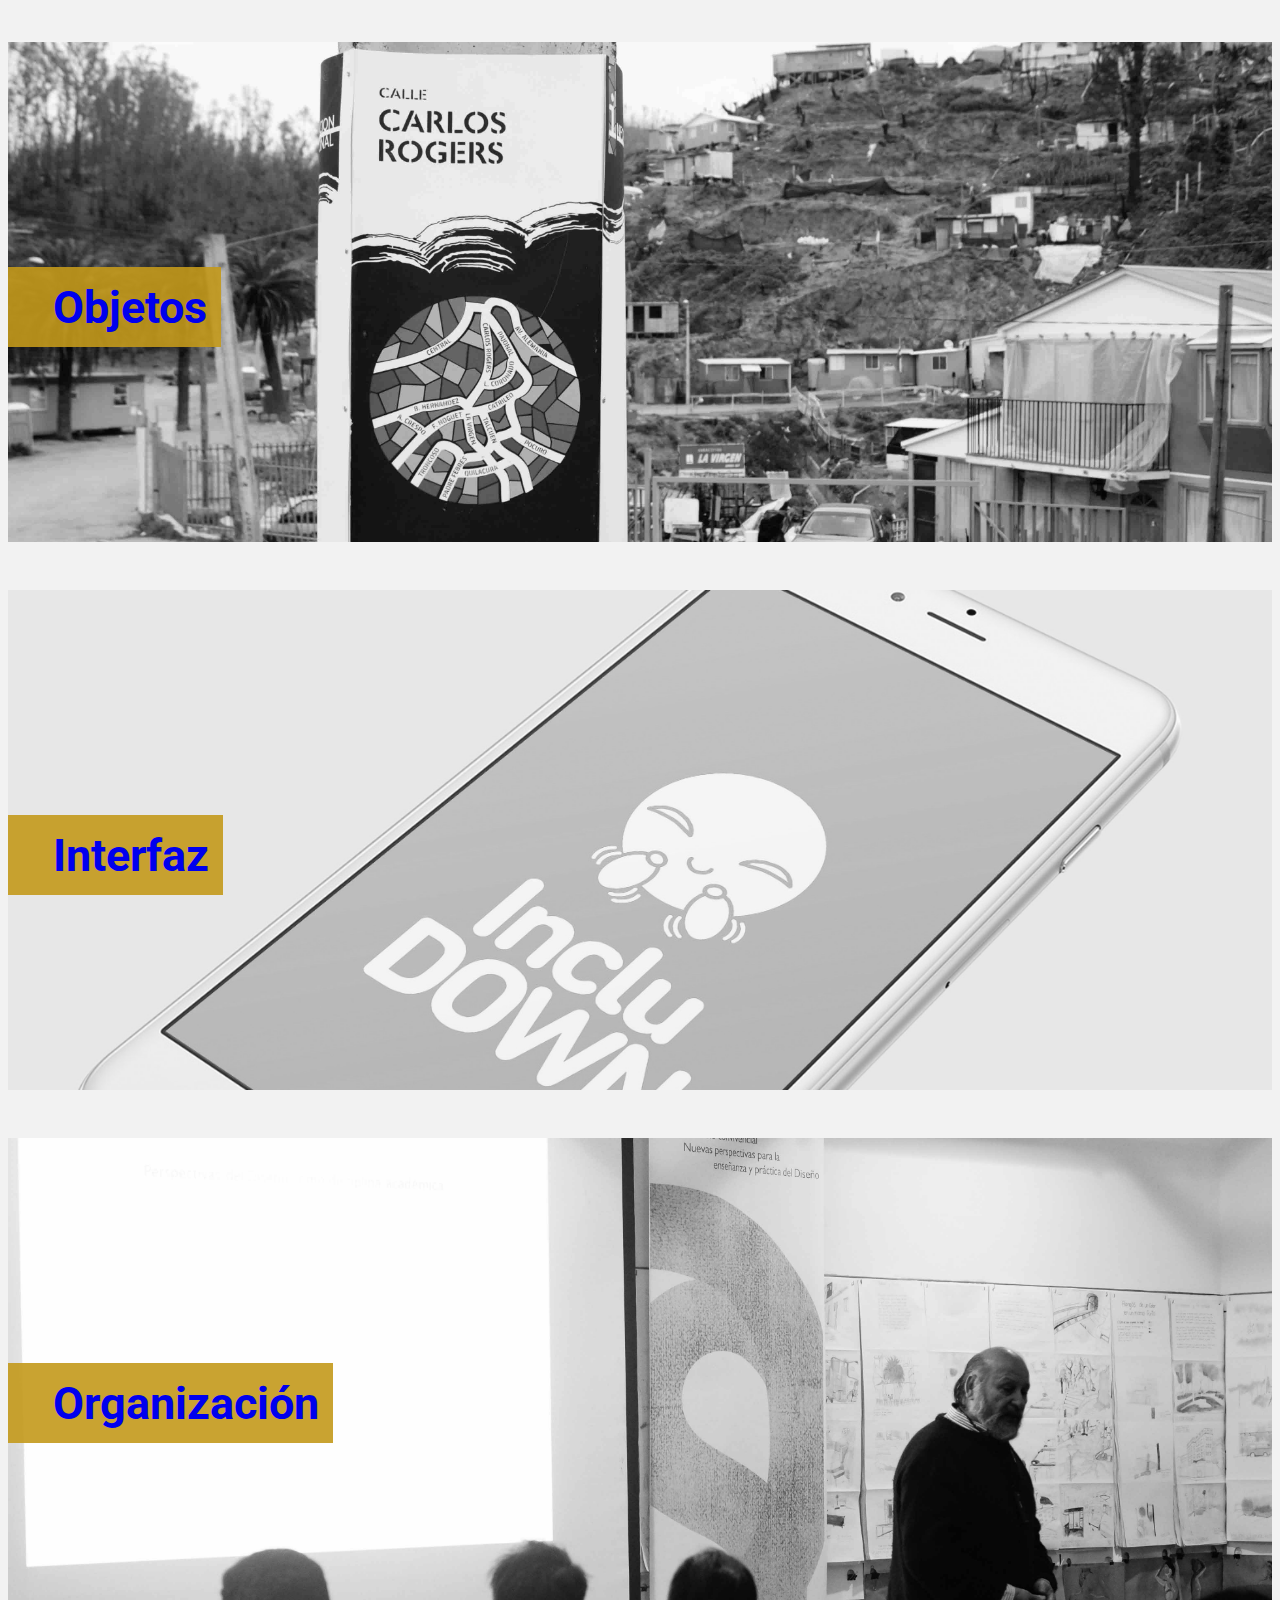
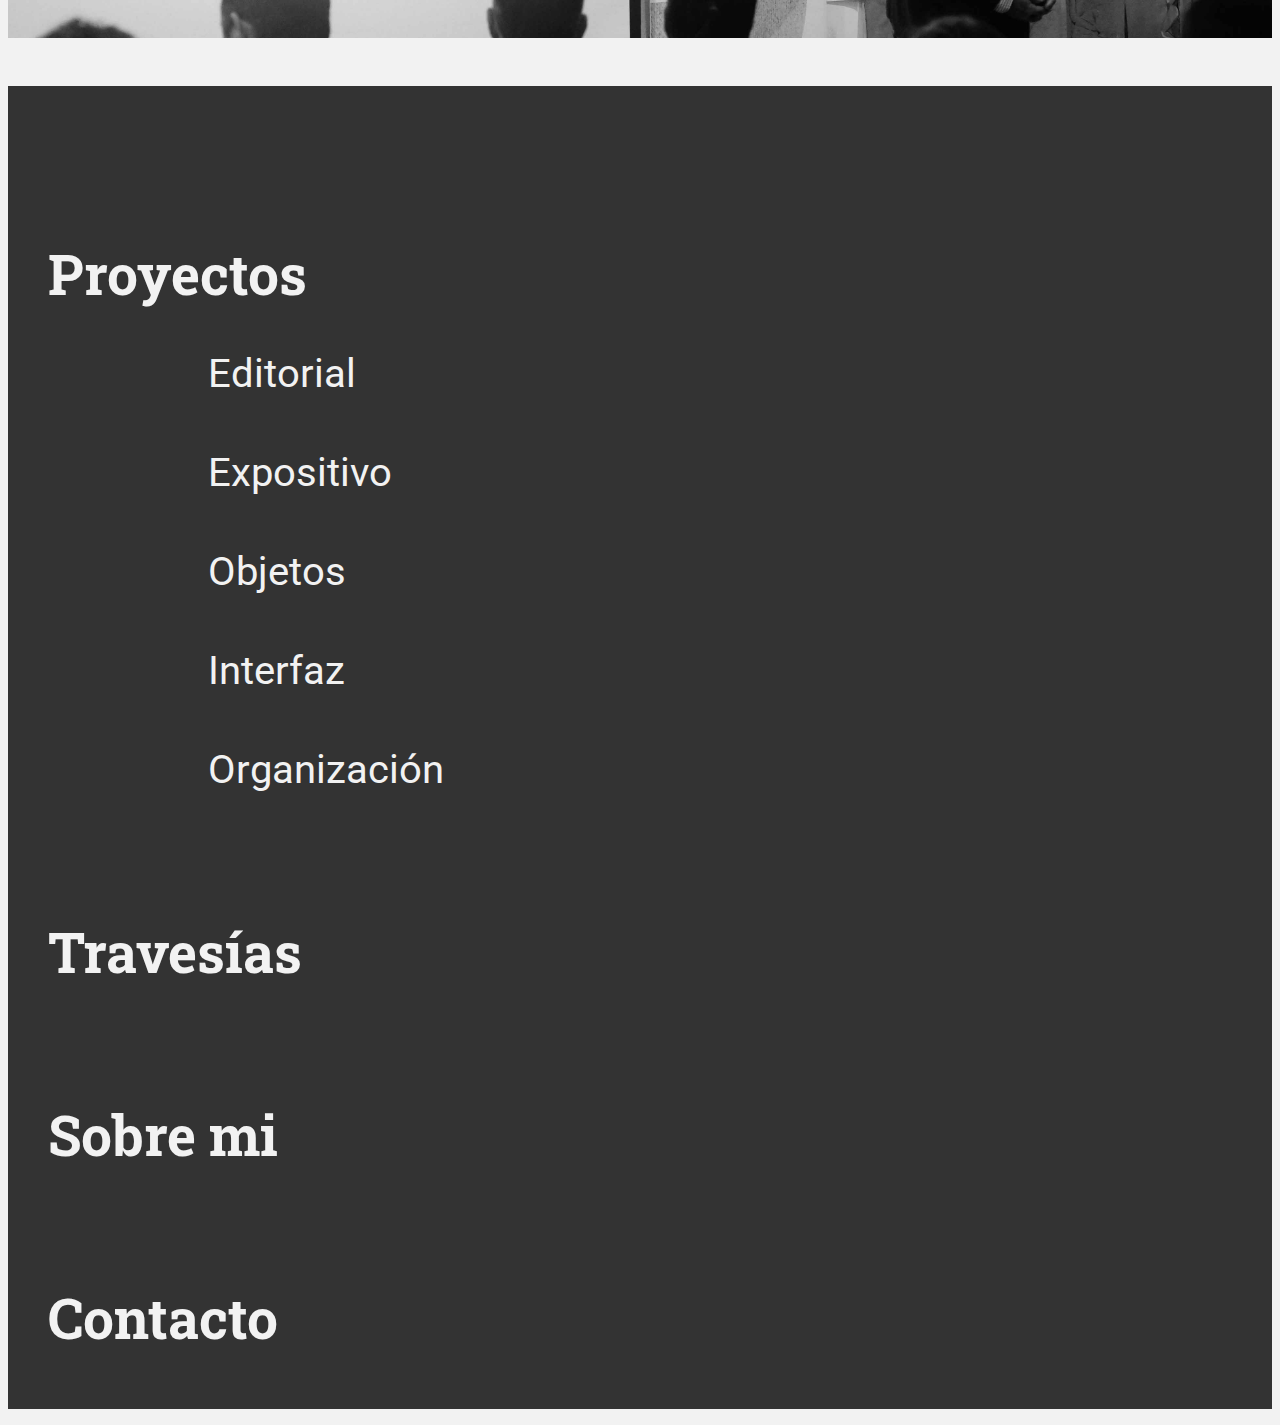
==== commit dd781a86: "2008" ====
--- a/index.html
+++ b/index.html
@@ -3,6 +3,8 @@
 	<head>
 		<title>Portafolio Luciano Cimino</title>
 		<link rel="stylesheet" type="text/css" href="style.css">
+		
+
 	</head>
 
 	<body>
--- a/style.css
+++ b/style.css
@@ -1,13 +1,13 @@
 @import url('https://fonts.googleapis.com/css?family=Roboto+Slab:400,700|Roboto:400,700');
 
 /*media query celular*/
-@media only screen and (max-device-width: 6400px){
+@media only screen and (min-device-width: 320px){
 
 	body{
 		background-color: #F2F2F2;
 	}
 
-
+	/*estilos del header*/
 	header{
 		background-color: #333333;
 		
@@ -20,9 +20,9 @@
 		font-weight: 700;
 		color: #F2F2F2;
 		text-align: center;
-		font-size: 110px;
+		font-size: 90px;
 		font-variant-caps: small-caps;
-		letter-spacing: 2pt;
+		letter-spacing: 3pt;
 		margin: 0;
 	}
 
@@ -40,11 +40,11 @@
 	h2{
 		font-family: Roboto;
 		font-weight: 400;
-		font-size: 80px;
+		font-size: 55px;
 		font-variant-caps: small-caps;
 		color: #F2F2F2;
 		text-align: center;
-		letter-spacing: 2pt;
+		letter-spacing: 4pt;
 		margin: 0;
 		
 
@@ -68,7 +68,7 @@
 	nav ul li a {
 		color: #F2F2F2;
 		display: block;
-		padding: .4em;
+		padding: .8em .4em;
 	}
 
 	
@@ -83,50 +83,50 @@
 	div#container a h3{
 		font-family: Roboto;
 		font-weight: 700;
-		font-size: 48px;
+		font-size: 45px;
 		background-color: rgba(195, 153, 27, 0.9);
 		display: inline-block;
 		padding: .3em .3em .3em 1em;
 		position: relative;
-		top: 180px;
-		
-		
-			
+		top: 180px
+	}
 
-	}
 	div#container div#editorial{
 		background: url(img/proyectos/editorial.jpg);
 		background-size: 100%;
 		height: 500px;
-		margin: 6em 0 3em 0;
+		margin: 3em 0;
 	}
+
 	div#container div#expositivo{
 		background: url(img/proyectos/expositivo.jpg);
 		background-size: 100%;
 		height: 500px;
 		margin: 3em 0;
 	}
+
 	div#container div#objetos{
 		background: url(img/proyectos/objeto.jpg);
 		background-size: 100%;
 		height: 500px;
 		margin: 3em 0;
 	}
+
 	div#container div#interfaz{
 		background: url(img/proyectos/interfaz.jpg);
 		background-size: 100%;
 		height: 500px;
 		margin: 3em 0;
 	}
+
 	div#container div#organización{
 		background: url(img/proyectos/organizacion.jpg);
 		background-size: 100%;
 		height: 500px;
 		margin: 3em 0;
-
 	}
 
-/*Estilos del footer*/
+	/*Estilos del footer*/
 	footer{
 		background-color: #333333;
 	}
@@ -149,26 +149,21 @@
 	footer ul li{
 		font-family: Roboto Slab;
 		font-weight: 700;
-		color:#f2f2f2;
+		font-size: 55px;
 		padding: 1em 0 1em 0;
 		list-style: none;
-
 	}
 
 	footer ul li ol li{
 		font-family: Roboto;
 		font-weight: 400;
-		padding: 3em 0 .3em 3em;
-	}
-
-	
-	
-
-
-
+		font-size: 40px;
+		padding: 1em 0 .3em 3em;
 	}
 
 }
+
+
 /*media query iPad*/
 @media only screen and (min-device-width : 768px){
 
@@ -177,37 +172,5 @@
 
 /*media query escritorio*/
 @media only screen  and (min-width : 1224px){
-	/*estilos del header*/
-	header{
-		background-color: #333333;
-
-	}
-
-	h1{
-		font-family: Roboto Slab;
-		font-weight: 400;
-		color: #F2F2F2;
-	}
-
-	h2{
-		font-family: Roboto;
-		font-weight: 300;
-		font-variant-caps: small-caps;
-		color: #F2F2F2;
-	}
-
-	nav{
-		display: inline-block;
-		font-family: Roboto;
-		font-weight: 400;
-	}
-
-	nav a {
-		text-decoration-style: none;
-		color: #F2F2F2;
-	}
 
 
-
-}
-
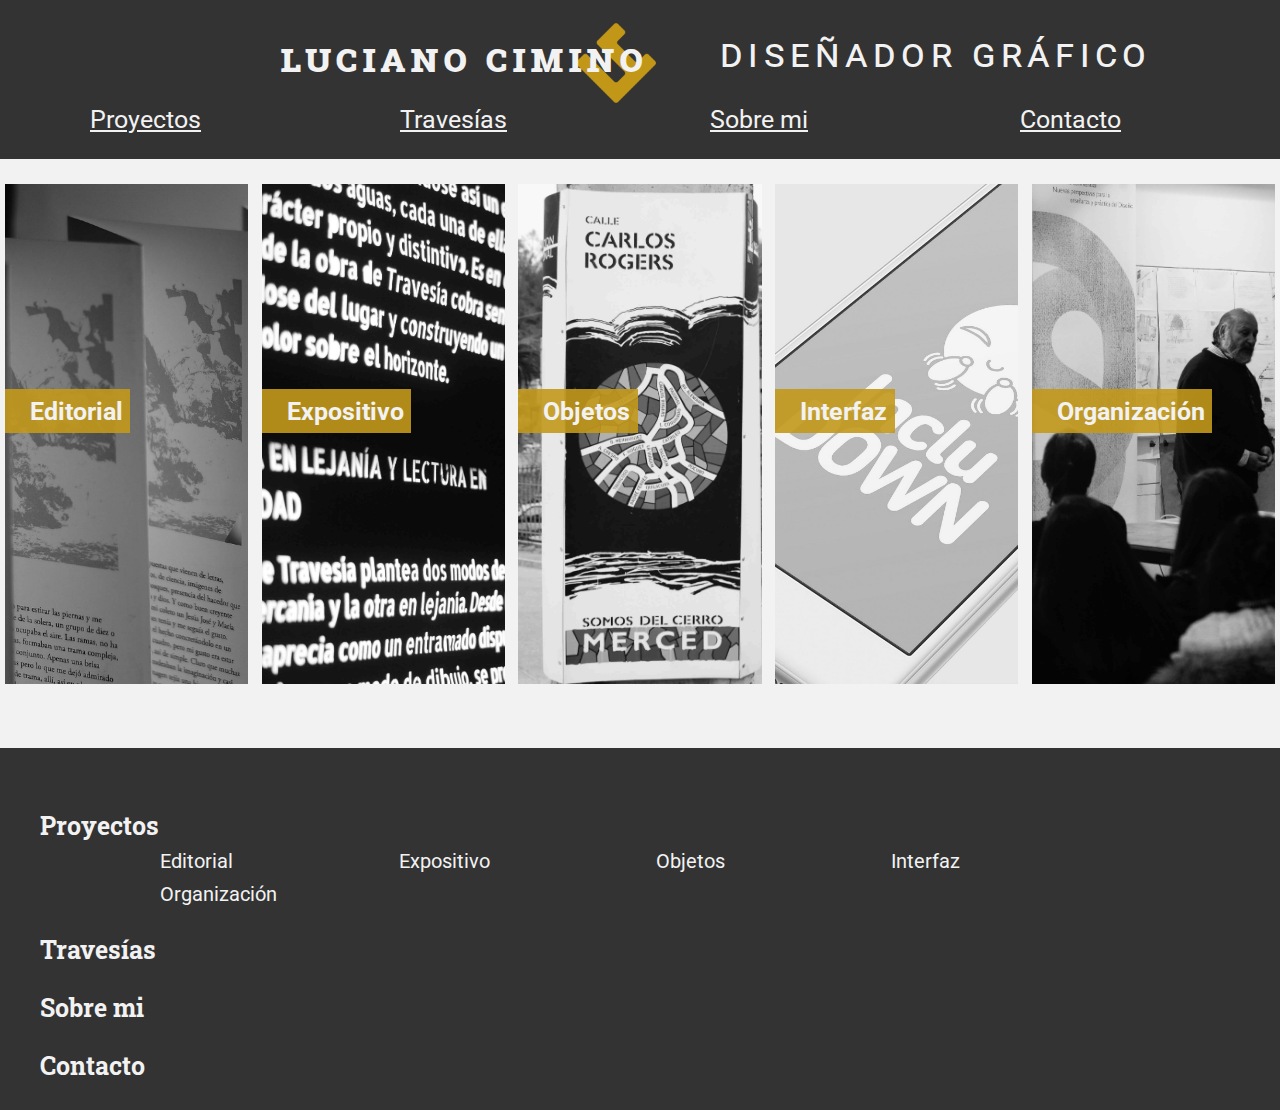
==== commit 3fb47560: "2808" ====
--- a/index.html
+++ b/index.html
@@ -10,23 +10,19 @@
 	<body>
 		<header>
 			<div class="nombre">
-				<div class="luciano-cimino">
-					<h1>luciano cimino</h1>
-				</div>
-				<div class="logo">
-					
-				</div>
-				<div class="diseñador_grafico">
-					<h2>diseñador gráfico</h2>
-				</div>
+				
+				<h1>luciano cimino</h1>
+				<div class="logo"></div>
+				<h2>diseñador gráfico</h2>
+				
 			</div>
 
 			<nav class="links_menu">
 				<ul>
 					<li><a href="index.html">Proyectos</a></li>
-					<li><a href="travesias">Travesías</a></li>
-					<li><a href="sobre_mi">Sobre mi</a></li>
-					<li><a href="contacto">Contacto</a></li>
+					<li><a href="travesias.html">Travesías</a></li>
+					<li><a href="sobre_mi.html">Sobre mi</a></li>
+					<li><a href="contacto.html">Contacto</a></li>
 				</ul>
 			</nav>
 
--- a/style.css
+++ b/style.css
@@ -1,176 +1,526 @@
 @import url('https://fonts.googleapis.com/css?family=Roboto+Slab:400,700|Roboto:400,700');
 
-/*media query celular*/
-@media only screen and (min-device-width: 320px){
-
-	body{
-		background-color: #F2F2F2;
+/*default*/
+		body{
+			background-color: #F2F2F2;
+			margin: 0;
+
+		}
+
+		p{
+			font-size: 35px;
+			font-family: Roboto;
+			font-weight: 400;
+		}
+
+	/*estilos del header*/
+		header{
+			background-color: #333333;
+			margin: 
+		}
+
+		h1{
+			font-family: Roboto Slab;
+			font-weight: 700;
+			color: #F2F2F2;
+			text-align: center;
+			font-size: 90px;
+			font-variant-caps: small-caps;
+			letter-spacing: 3pt;
+			margin: 0;
+		}
+
+
+		
+		header div.nombre div.logo{
+			background:url(img/header/logo-LC-2.png);
+			height: 150px;
+			width: 150px;
+			background-size: 100%;
+			margin: 0 45%;
+
+		
+		}
+
+		h2{
+			font-family: Roboto;
+			font-weight: 400;
+			font-size: 55px;
+			font-variant-caps: small-caps;
+			color: #F2F2F2;
+			text-align: center;
+			letter-spacing: 4pt;
+			margin: 0;
+			
+
+		}
+
+		nav ul{
+			font-family: Roboto;
+			font-weight: 400;
+			font-size: 42px;
+			list-style: none;
+			background-color: #333333;
+			overflow: hidden;
+		}
+
+		nav ul li{
+			float: left;
+			width: 25%;
+
+		}
+
+		nav ul li a {
+			color: #F2F2F2;
+			display: block;
+			padding: .8em .4em;
+		}
+
+	/*estilo contenedor*/
+		div#container a{
+			text-decoration:none;
+
+		}
+
+		div#container a:visited{
+			color: #f2f2f2;
+		}
+		div#container a h3{
+			font-family: Roboto;
+			font-weight: 700;
+			font-size: 45px;
+			color: #f2f2f2;
+			background-color: rgba(195, 153, 27, 0.9);
+			display: inline-block;
+			padding: .3em .3em .3em 1em;
+			position: relative;
+			top: 180px
+		}
+
+		div#container div#editorial{
+			background: url(img/proyectos/editorial.jpg);
+			background-size: 100%;
+			height: 500px;
+			margin: 3em 0;
+		}
+
+		div#container div#expositivo{
+			background: url(img/proyectos/expositivo.jpg);
+			background-size: 100%;
+			height: 500px;
+			margin: 3em 0;
+		}
+
+		div#container div#objetos{
+			background: url(img/proyectos/objeto.jpg);
+			background-size: 100%;
+			height: 500px;
+			margin: 3em 0;
+		}
+
+		div#container div#interfaz{
+			background: url(img/proyectos/interfaz.jpg);
+			background-size: 100%;
+			height: 500px;
+			margin: 3em 0;
+		}
+
+		div#container div#organización{
+			background: url(img/proyectos/organizacion.jpg);
+			background-size: 100%;
+			height: 500px;
+			margin: 3em 0;
+		}
+
+	/*estilos proyectos*/
+
+		div.presentacion_tema{
+			margin: 0 3em;
+			padding: 0 0 3em 0;
+			
+		}
+		h4{
+			font-family: Roboto Slab;
+			font-weight: 700;
+			font-size: 60px;
+			text-align: right;
+			padding-right: 1em;
+			color: #333333;
+		}
+
+
+
+		div.proyecto1{
+			padding: 2em 0;
+		}
+
+		div.proyecto1 div.descripcion_proyecto{
+			margin: 2em 1.5em;
+
+		}
+
+		h5{
+			font-family: Roboto;
+			font-weight: 700;
+			font-size: 40px;
+			margin: 1em 0 .5em 0;
+			text-align: center;
+		}
+
+		div.proyecto1 div.descripcion_proyecto p{
+			margin: 1em 300px 3em 0px;
+		}
+
+		hr{
+			border: 1px solid #C29618;
+
+		}
+	/*estilo video */
+		div.video iframe{
+			width: 100%;
+			height: 500px;
+		}
+
+
+
+	/*Estilos slider*/
+		ul.slider{
+			display: flex;
+			width: 100%;
+			height: 600px;
+			margin: auto;
+			position: relative;
+			list-style: none;
+			padding: 0;
+			justify-content: center;
+			align-items: flex-end;
+		}
+
+		.slider img{
+			position: absolute;
+			top: 0;
+			left:0;
+			width:100%;
+			height: 100%;
+			opacity: 0;
+		}
+
+		.slider input[type="radio"] {
+			display: none;
+
+		}
+
+		.slider input[type="radio"]:checked ~ img {
+			opacity: 1;
+		}
+
+		.slider input[type="radio"] + label {
+			position: relative;
+			margin: 50px;
+			z-index: 50;
+			display: block;
+			width: 60px;
+			height: 60px;
+			background-color: rgba(255, 255, 255, 0.5);
+			border-radius: 50%;
+			border: 3px solid #C29618;
+			cursor: pointer;
+		}
+
+		.slider input[type="radio"]:checked + label{
+			background-color: rgba(0, 0, 0, 0.5);
+		}
+
+		
+	/*estilos foto de perfil*/
+		div.presentacion_tema div#foto_perfil{
+			background:url(img/sobre_mi/sobremi.jpg);
+			background-size: 100%;
+			width: 550px;
+			height: 550px;
+			margin: 5em 22%;
+			border-radius: 50%;
+			border: 15px solid #C29618;
+		}
+
+	/*estilos mensaje enviado*/
+		div.presentacion_tema div#mensaje_enviado{
+			background:url(img/mensaje_enviado.jpg);
+			background-size: 100%;
+			width: 550px;
+			height: 550px;
+			margin: 5em 22%;
+			border-radius: 50%;
+		}
+
+	/*Estilo formulario*/
+		form{
+			width: 100%;
+			margin: auto;
+			padding: 10px 20px;
+		}
+
+		form input, textarea {
+			width: 800px;
+			margin: 20px;
+			padding: 10px 0;
+			font-size: 40px;
+			border: 3px solid #C29618;
+			border-radius: 10px;
+		}
+
+		#boton:hover{
+			cursor: pointer;
+			
+		}
+		
+
+	/*Estilos del footer*/
+		footer{
+			background-color: #333333;
+			
+		}
+
+		footer a{
+			text-decoration:none;
+			color: #f2f2f2;
+
+		}
+
+		footer a:visited{
+			color:#f2f2f2;
+		}
+		
+		footer ul{
+			padding-top: 2em;
+			list-style: none;
+		}
+
+		footer ul li{
+			font-family: Roboto Slab;
+			font-weight: 700;
+			font-size: 40px;
+			padding: .5em 0 .5em 0;
+			list-style: none;
+		}
+
+		footer ul li ol li{
+			font-family: Roboto;
+			font-weight: 400;
+			font-size: 30px;
+			padding: 1em 0 .3em 3em;
+		}
+
+
+/*media query escritorio*/
+@media only screen and (min-width: 1200px){
+
+	p{
+		font-size: 18px;
 	}
-
-	/*estilos del header*/
-	header{
-		background-color: #333333;
+	/*header*/
+		header{
+			height: 120px;
+		}
+
+		div.nombre{
+			position: relative;
+			bottom: 30px;
+		}
+
+		h1{
+			font-size: 40px;
+			text-align: left;
+			position: relative;
+			top: 60px;
+			padding-left: 7em;
+			display: inline-block;
+
+		}
+		header div.nombre div.logo{
+			height: 80px;
+			width: 80px;
+		}
+
+		h2{
+			font-size: 40px;
+			text-align: right;
+			position: relative;
+			bottom: 73px;
+			padding-left: 18em;
+			display: inline-block;
+		}
+		nav{
+			position: relative;
+			bottom: 100px;
+
+		}
+		nav ul{
+			font-size: 25px;
+
+		}
+		nav ul li a{
+	    padding: 0em 2.2em 1em 2em;
+		}
+
+	/*container*/
+		div#container div#editorial{
+			background-size: cover;
+			background-position: 30% 0;
+		}
+		div#container div#expositivo{
+			background-size: cover;
+			background-position: 30% 0;
+		}
+		div#container div#objetos{
+			background-size: cover;
+			background-position: 30% 0;
+		}
+		div#container div#interfaz{
+			background-size: cover;
+			background-position: 40% 0;
+		}
+		div#container div#organización{
+			background-size: cover;
+			background-position: 75% 0;
+		}
+
+		div#container a{
+			width: 19%;
+			padding: 1em .3em;
+			display: inline-block;
+
+		}
+
+		div#container a h3{
+			font-size: 25px;
+		}
+
+	/*footer*/
 		
-
-
-	}
-
-	h1{
-		font-family: Roboto Slab;
-		font-weight: 700;
-		color: #F2F2F2;
-		text-align: center;
-		font-size: 90px;
-		font-variant-caps: small-caps;
-		letter-spacing: 3pt;
-		margin: 0;
-	}
-
-
-	}
-	header div.nombre div.logo{
-		background:url(img/header/logo-LC-2.png);
-		height: 150px;
-		width: 150px;
-		background-size: 100%;
-		margin: 0 45%;
-	
-	}
-
-	h2{
-		font-family: Roboto;
-		font-weight: 400;
-		font-size: 55px;
-		font-variant-caps: small-caps;
-		color: #F2F2F2;
-		text-align: center;
-		letter-spacing: 4pt;
-		margin: 0;
-		
-
-	}
-
-	nav ul{
-		font-family: Roboto;
-		font-weight: 400;
-		font-size: 42px;
-		list-style: none;
-		background-color: #333333;
-		overflow: hidden;
-	}
-
-	nav ul li{
-		float: left;
-		width: 25%;
-
-	}
-
-	nav ul li a {
-		color: #F2F2F2;
-		display: block;
-		padding: .8em .4em;
-	}
-
-	
-	div#container a{
-		text-decoration:none;
-
-	}
-
-	div#container a:visited{
-		color: #f2f2f2;
-	}
-	div#container a h3{
-		font-family: Roboto;
-		font-weight: 700;
-		font-size: 45px;
-		background-color: rgba(195, 153, 27, 0.9);
-		display: inline-block;
-		padding: .3em .3em .3em 1em;
-		position: relative;
-		top: 180px
-	}
-
-	div#container div#editorial{
-		background: url(img/proyectos/editorial.jpg);
-		background-size: 100%;
-		height: 500px;
-		margin: 3em 0;
-	}
-
-	div#container div#expositivo{
-		background: url(img/proyectos/expositivo.jpg);
-		background-size: 100%;
-		height: 500px;
-		margin: 3em 0;
-	}
-
-	div#container div#objetos{
-		background: url(img/proyectos/objeto.jpg);
-		background-size: 100%;
-		height: 500px;
-		margin: 3em 0;
-	}
-
-	div#container div#interfaz{
-		background: url(img/proyectos/interfaz.jpg);
-		background-size: 100%;
-		height: 500px;
-		margin: 3em 0;
-	}
-
-	div#container div#organización{
-		background: url(img/proyectos/organizacion.jpg);
-		background-size: 100%;
-		height: 500px;
-		margin: 3em 0;
-	}
-
-	/*Estilos del footer*/
-	footer{
-		background-color: #333333;
-	}
-
-	footer a{
-		text-decoration:none;
-		color: #f2f2f2;
-
-	}
-
-	footer a:visited{
-		color:#f2f2f2;
-	}
-	
-	footer ul{
-		padding-top: 6em;
-		list-style: none;
-	}
-
-	footer ul li{
-		font-family: Roboto Slab;
-		font-weight: 700;
-		font-size: 55px;
-		padding: 1em 0 1em 0;
-		list-style: none;
-	}
-
-	footer ul li ol li{
-		font-family: Roboto;
-		font-weight: 400;
-		font-size: 40px;
-		padding: 1em 0 .3em 3em;
-	}
-
+		footer ul{
+			display: inline-block;
+		}
+			
+
+		footer ul li{
+			font-size: 25px;
+
+		}
+
+		footer ul li ol li{
+			font-size: 20px;
+			display: inline-block;
+			padding:0 4em;
+
+		}
+	/*proyectos*/
+		div.presentacion_tema{
+			margin: 0 3em;
+			padding: 0 0 3em 0;
+			
+		}
+		h4{
+			font-family: Roboto Slab;
+			font-weight: 700;
+			font-size: 50px;
+			text-align: right;
+			padding-right: 1em;
+			color: #333333;
+		}
+
+
+
+		div.proyecto1{
+			padding: 2em 0;
+
+
+
+		}
+
+		div.proyecto1 div.descripcion_proyecto{
+			margin-right: 48%;
+			padding-right: 0;
+			width: 48%;
+
+
+
+		}
+
+		h5{
+			font-size: 35px;
+			margin: 1em 0 .5em 0;
+			text-align: left;
+		}
+
+		div.proyecto1 div.descripcion_proyecto p{
+			margin-right: 0;
+			padding-right: 5em;
+
+
+		}
+	/*Estilos slider*/
+		ul.slider{
+			width: 50%;
+			height: 450px;
+			margin-left: 0;		
+
+		}
+
+		.slider input[type="radio"] + label {
+			width: 25px;
+			height: 25px;
+			border: 2px solid #C29618;
+			margin: 20px
+		}
+	/*estilo video */
+
+		div.video iframe{
+			width: 50%;
+			height: 500px;
+			margin-right:  50%;
+
+		}
+	/*sobre mi*/
+		div.presentacion_tema div#foto_perfil{
+			width: 350px;
+			height: 350px;
+			margin: 20px 150px 100px 150px;
+			float: left;
+			position: relative;
+			bottom: 120px;
+		}
+
+	/*Estilo formulario*/
+		form{
+			width: 50%;
+			margin: auto;
+		}
+
+		form input, textarea {
+			width: 400px;
+			padding: 5px 0;
+			font-size: 25px;
+			border: 3px solid #C29618;
+			border-radius: 10px;
+		}
+
+		#boton:hover{
+			cursor: pointer;
+			
+		}
+	/*estilos mensaje enviado*/
+		div.presentacion_tema div#mensaje_enviado{
+			width: 350px;
+			height: 350px;
+			margin: 20px 150px 100px 150px;
+			float: left;
+			position: relative;
+			bottom: 120px;
+		}
+		}
 }
 
 
-/*media query iPad*/
-@media only screen and (min-device-width : 768px){
-
-}
-
-
-/*media query escritorio*/
-@media only screen  and (min-width : 1224px){
-
-
+
+
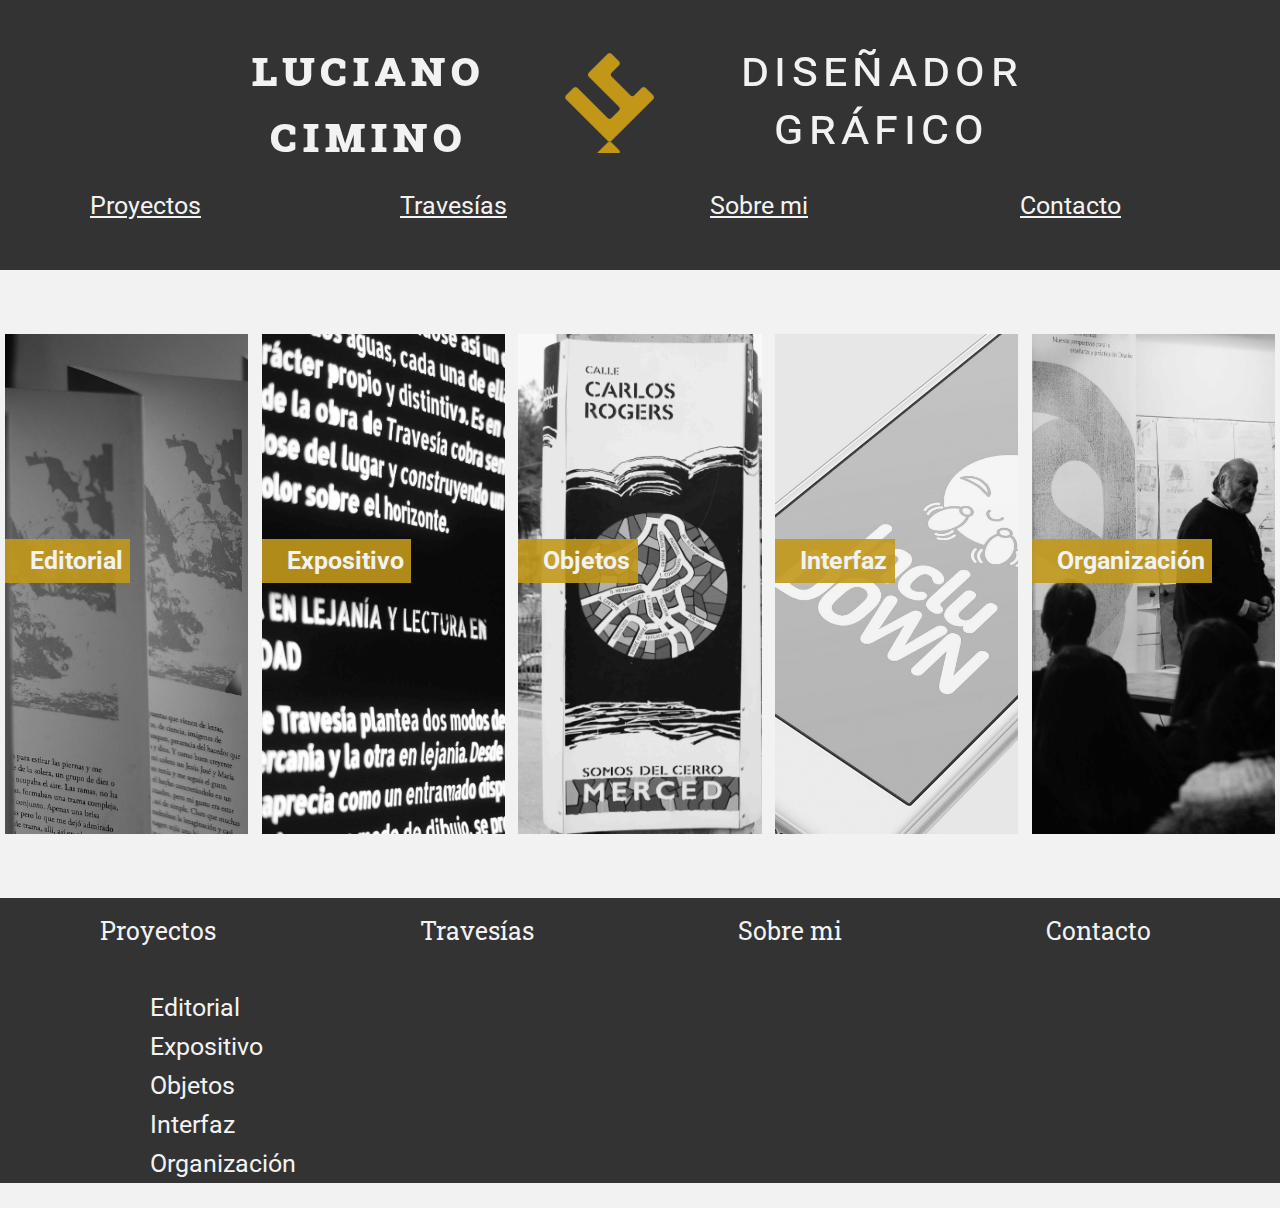
==== commit 344d5e67: "footer" ====
--- a/index.html
+++ b/index.html
@@ -58,22 +58,20 @@
 		</div>
 
 		<footer>
-			<ul>
-				<li><a href="index.html">Proyectos</a>
-					<ol>
-						<li><a href="editorial.html">Editorial</a></li>
-						<li><a href="expositivo.html">Expositivo</a></li>
-						<li><a href="objetos.html">Objetos</a></li>
-						<li><a href="interfaz.html">Interfaz</a></li>
-						<li><a href="organizacion.html">Organización</a></li>
-					</ol>
+				<div id="menufooter">
 
-				</li>
-				<li><a href="travesias.html">Travesías</a></li>
-				<li><a href="sobre_mi.html">Sobre mi</a></li>
-				<li><a href="contacto.html">Contacto</a></li>
-			</ul>
-			
+					<a href="index.html">Proyectos</a>
+					<a href="travesias.html">Travesías</a></li>
+					<a href="sobre_mi.html">Sobre mi</a></li>
+					<a href="contacto.html">Contacto</a></li>
+				</div>
+						<ol class="abajo">
+							<li><a href="editorial.html">Editorial</a></li>
+							<li><a href="expositivo.html">Expositivo</a></li>
+							<li><a href="objetos.html">Objetos</a></li>
+							<li><a href="interfaz.html">Interfaz</a></li>
+							<li><a href="organizacion.html">Organización</a></li>
+						</ol>
 		</footer>
 
 	</body>
--- a/style.css
+++ b/style.css
@@ -11,6 +11,7 @@
 			font-size: 35px;
 			font-family: Roboto;
 			font-weight: 400;
+			letter-spacing: .5px;
 		}
 
 	/*estilos del header*/
@@ -27,7 +28,7 @@
 			font-size: 90px;
 			font-variant-caps: small-caps;
 			letter-spacing: 3pt;
-			margin: 0;
+			margin-bottom: 0;
 		}
 
 
@@ -37,7 +38,7 @@
 			height: 150px;
 			width: 150px;
 			background-size: 100%;
-			margin: 0 45%;
+			margin: auto;
 
 		
 		}
@@ -168,7 +169,7 @@
 		}
 
 		div.proyecto1 div.descripcion_proyecto p{
-			margin: 1em 300px 3em 0px;
+			margin: 1em 3em 3em 0px;
 		}
 
 		hr{
@@ -176,6 +177,10 @@
 
 		}
 	/*estilo video */
+		div.video{
+			width: 50%;
+		}
+
 		div.video iframe{
 			width: 100%;
 			height: 500px;
@@ -278,38 +283,45 @@
 	/*Estilos del footer*/
 		footer{
 			background-color: #333333;
-			
+
 		}
 
 		footer a{
+			color:#f2f2f2;
+		}
+
+		footer div#menufooter{
+			padding: 1em 0;
+		}
+
+		footer div#menufooter a{
+			font-family: Roboto Slab;
+			font-size: 35px;
+			padding: 0 .8em;
 			text-decoration:none;
-			color: #f2f2f2;
-
-		}
-
-		footer a:visited{
-			color:#f2f2f2;
-		}
-		
-		footer ul{
-			padding-top: 2em;
+
+		}
+
+		footer ol{
+			font-family: Roboto;
+			font-size: 35px;
 			list-style: none;
-		}
-
-		footer ul li{
-			font-family: Roboto Slab;
-			font-weight: 700;
-			font-size: 40px;
-			padding: .5em 0 .5em 0;
-			list-style: none;
-		}
-
-		footer ul li ol li{
-			font-family: Roboto;
-			font-weight: 400;
-			font-size: 30px;
-			padding: 1em 0 .3em 3em;
-		}
+			text-decoration: none;
+			padding: 0 3em;
+		}
+
+		footer ol li{
+			padding: 0.8em 0;
+		}
+
+		footer ol li a{
+			text-decoration: none;
+		}
+
+
+
+
+
 
 
 /*media query escritorio*/
@@ -320,39 +332,40 @@
 	}
 	/*header*/
 		header{
-			height: 120px;
+			display: flex;
+			flex-direction: column;
 		}
 
 		div.nombre{
-			position: relative;
-			bottom: 30px;
+			display:inline-flex;
+			flex-direction: row;
+			justify-content: space-between;
+			align-items: baseline;
+
 		}
 
 		h1{
-			font-size: 40px;
-			text-align: left;
-			position: relative;
-			top: 60px;
-			padding-left: 7em;
-			display: inline-block;
+			font-size:50px;
+			padding-left: 170px;
 
 		}
 		header div.nombre div.logo{
-			height: 80px;
-			width: 80px;
+			position: relative;
+			top: 20px;
+			width: 100px;
+			height: 100px;
 		}
 
 		h2{
-			font-size: 40px;
-			text-align: right;
-			position: relative;
-			bottom: 73px;
-			padding-left: 18em;
-			display: inline-block;
+			font-size: 50px;
+			padding-right: 170px;
+
+
+
 		}
 		nav{
 			position: relative;
-			bottom: 100px;
+			bottom: 20;
 
 		}
 		nav ul{
@@ -397,28 +410,37 @@
 		}
 
 	/*footer*/
-		
-		footer ul{
-			display: inline-block;
-		}
-			
-
-		footer ul li{
+
+		footer div#menufooter a{
+			font-family: Roboto Slab;
 			font-size: 25px;
-
-		}
-
-		footer ul li ol li{
-			font-size: 20px;
-			display: inline-block;
-			padding:0 4em;
-
-		}
+			padding: 0 4em;
+			margin: auto;
+			text-decoration:none;
+
+		}
+
+		footer ol{
+			font-family: Roboto;
+			font-size: 25px;
+			list-style: none;
+			padding: 0 6em;
+		}
+
+		footer ol li{
+			padding: 0.2em 0;
+
+		}
+
+
 	/*proyectos*/
 		div.presentacion_tema{
 			margin: 0 3em;
 			padding: 0 0 3em 0;
-			
+		}
+
+		div.presentacion_tema p{
+			margin:0 5em;
 		}
 		h4{
 			font-family: Roboto Slab;
@@ -433,16 +455,10 @@
 
 		div.proyecto1{
 			padding: 2em 0;
-
-
-
-		}
-
-		div.proyecto1 div.descripcion_proyecto{
-			margin-right: 48%;
-			padding-right: 0;
-			width: 48%;
-
+			display: flex;
+			flex-direction: row;
+			justify-content: space-between;
+			width: 100%;
 
 
 		}
@@ -453,19 +469,19 @@
 			text-align: left;
 		}
 
-		div.proyecto1 div.descripcion_proyecto p{
-			margin-right: 0;
-			padding-right: 5em;
-
-
-		}
+		div.proyecto1 div.descripcion_proyecto{
+			width: 50%;
+		}
+
+		div.proyecto1 div.descripcion_proyecto{
+
+		}
+
 	/*Estilos slider*/
-		ul.slider{
-			width: 50%;
-			height: 450px;
-			margin-left: 0;		
-
-		}
+		.slider img{
+			width: 100%;
+		}
+
 
 		.slider input[type="radio"] + label {
 			width: 25px;
@@ -474,13 +490,11 @@
 			margin: 20px
 		}
 	/*estilo video */
-
-		div.video iframe{
-			width: 50%;
-			height: 500px;
-			margin-right:  50%;
-
-		}
+		div.video{
+		}
+	
+
+
 	/*sobre mi*/
 		div.presentacion_tema div#foto_perfil{
 			width: 350px;
@@ -493,16 +507,11 @@
 
 	/*Estilo formulario*/
 		form{
-			width: 50%;
-			margin: auto;
 		}
 
 		form input, textarea {
-			width: 400px;
-			padding: 5px 0;
-			font-size: 25px;
-			border: 3px solid #C29618;
-			border-radius: 10px;
+			width: 600px;
+			font-size: 20px;
 		}
 
 		#boton:hover{
